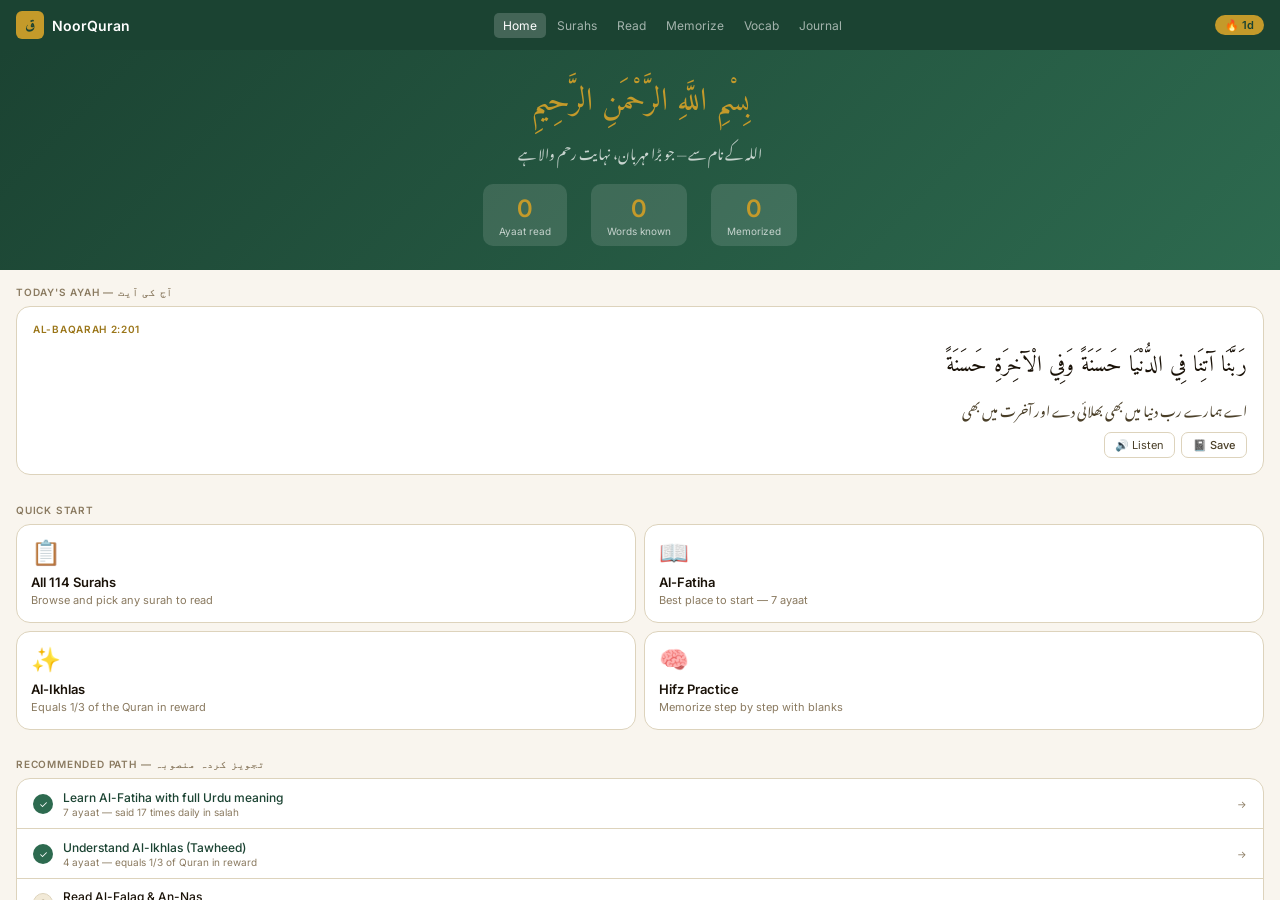
==== index.html @ baf283a7 "Add files via upload" ====
<!DOCTYPE html>
<html lang="ur">
<head>
<meta charset="UTF-8">
<meta name="viewport" content="width=device-width, initial-scale=1.0">
<title>NoorQuran — قرآن سیکھیں</title>
<meta name="description" content="Read, understand and memorize the Quran with Urdu translation — NoorQuran app for Urdu speakers">
<link rel="icon" href="data:image/svg+xml,<svg xmlns='http://www.w3.org/2000/svg' viewBox='0 0 100 100'><rect width='100' height='100' rx='20' fill='%231b4332'/><text y='.9em' font-size='70' x='15' font-family='serif'>ق</text></svg>">
<link href="https://fonts.googleapis.com/css2?family=Amiri:wght@400;700&family=Noto+Nastaliq+Urdu:wght@400;600&family=Inter:wght@400;500;600&display=swap" rel="stylesheet">
<link rel="stylesheet" href="style.css">
</head>
<body>

<nav>
  <div class="logo">
    <div class="logo-icon">ق</div>
    NoorQuran
  </div>
  <div class="nav-tabs">
    <button class="nav-tab active" onclick="showPage('home')">Home</button>
    <button class="nav-tab" onclick="showPage('browse')">Surahs</button>
    <button class="nav-tab" onclick="showPage('read')">Read</button>
    <button class="nav-tab" onclick="showPage('memorize')">Memorize</button>
    <button class="nav-tab" onclick="showPage('vocab')">Vocab</button>
    <button class="nav-tab" onclick="showPage('journal')">Journal</button>
  </div>
  <div class="streak-badge">🔥 <span id="streak-num">1</span>d</div>
</nav>

<!-- HOME -->
<div id="page-home" class="page active">
  <div class="home-hero">
    <div class="hero-bismillah">بِسْمِ اللَّهِ الرَّحْمَنِ الرَّحِيمِ</div>
    <div class="hero-sub">اللہ کے نام سے — جو بڑا مہربان، نہایت رحم والا ہے</div>
    <div class="stat-row">
      <div class="stat-pill"><div class="stat-num" id="h-read">0</div><div class="stat-lbl">Ayaat read</div></div>
      <div class="stat-pill"><div class="stat-num" id="h-words">0</div><div class="stat-lbl">Words known</div></div>
      <div class="stat-pill"><div class="stat-num" id="h-mem">0</div><div class="stat-lbl">Memorized</div></div>
    </div>
  </div>
  <div class="home-scroll">
    <div class="section-label">Today's ayah — آج کی آیت</div>
    <div class="today-card" id="today-card">
      <div class="today-lbl">Loading...</div>
    </div>
    <div class="section-label">Quick start</div>
    <div class="card-grid">
      <div class="feature-card" onclick="showPage('browse')"><div class="fc-icon">📋</div><div class="fc-title">All 114 Surahs</div><div class="fc-desc">Browse and pick any surah to read</div></div>
      <div class="feature-card" onclick="openSurah(1)"><div class="fc-icon">📖</div><div class="fc-title">Al-Fatiha</div><div class="fc-desc">Best place to start — 7 ayaat</div></div>
      <div class="feature-card" onclick="openSurah(112)"><div class="fc-icon">✨</div><div class="fc-title">Al-Ikhlas</div><div class="fc-desc">Equals 1/3 of the Quran in reward</div></div>
      <div class="feature-card" onclick="showPage('memorize')"><div class="fc-icon">🧠</div><div class="fc-title">Hifz Practice</div><div class="fc-desc">Memorize step by step with blanks</div></div>
    </div>
    <div class="section-label">Recommended path — تجویز کردہ منصوبہ</div>
    <div style="padding:0 1rem 1.5rem">
      <div class="plan-list-wrap" id="plan-list"></div>
    </div>
  </div>
</div>

<!-- BROWSE -->
<div id="page-browse" class="page">
  <div class="browse-search-wrap">
    <input class="surah-search" id="surah-search" placeholder="Search surah by name or number — نام یا نمبر سے تلاش کریں" oninput="filterSurahs()">
  </div>
  <div class="surah-browser" id="surah-browser">
    <div class="loading"><div class="spinner"></div><span>Loading all 114 surahs...</span></div>
  </div>
</div>

<!-- READ -->
<div id="page-read" class="page">
  <div class="read-top">
    <select class="ctrl-select" id="read-surah-select" onchange="openSurah(this.value)">
      <option value="">Select a surah...</option>
    </select>
    <div class="mode-toggle">
      <button class="mode-btn active" onclick="setMode('both',this)">Ar+Ur</button>
      <button class="mode-btn" onclick="setMode('ar_en',this)">Ar+En</button>
      <button class="mode-btn" onclick="setMode('arabic',this)">Arabic</button>
    </div>
    <button class="audio-btn" id="recite-btn" onclick="reciteAll()" style="margin-left:auto">🔊 Recite all</button>
  </div>
  <div class="ayah-list-wrap" id="ayah-list-wrap">
    <div class="empty-state">
      <div style="font-size:2rem;margin-bottom:.5rem">📖</div>
      Select a surah above or from the Surahs tab to begin reading
    </div>
  </div>
</div>

<!-- MEMORIZE -->
<div id="page-memorize" class="page">
  <div class="mem-top">
    <select class="ctrl-select" id="mem-surah-select" onchange="loadMemorizeSurah()">
      <option value="">Select surah to memorize...</option>
    </select>
    <span class="mem-prog-label" id="mem-prog-label"></span>
  </div>
  <div class="prog-bar-wrap flat"><div class="prog-bar" id="mem-bar" style="width:0%"></div></div>
  <div class="mem-wrap" id="mem-content">
    <div class="empty-state">
      <div style="font-size:2rem;margin-bottom:.5rem">🧠</div>
      Select a surah above to begin hifz practice
    </div>
  </div>
</div>

<!-- VOCAB -->
<div id="page-vocab" class="page">
  <div class="vocab-filter-bar">
    <div id="vocab-filters"></div>
  </div>
  <div class="vocab-wrap" id="vocab-list"></div>
</div>

<!-- JOURNAL -->
<div id="page-journal" class="page">
  <div class="journal-wrap">
    <div class="journal-form">
      <div class="journal-form-title">Save an ayah that moved you — آج کی آیت یاد رکھیں</div>
      <input class="j-input" id="j-ref" placeholder="Reference e.g. Al-Fatiha 1:2">
      <input class="j-input j-ar" id="j-arabic" placeholder="Arabic text (paste here) — عربی متن یہاں چسپاں کریں">
      <textarea class="j-textarea" id="j-note" placeholder="Your reflection in English or Urdu — اردو یا انگریزی میں لکھیں..."></textarea>
      <button class="btn btn-gold" onclick="saveJournal()">Save reflection ✓</button>
    </div>
    <div id="journal-list"></div>
  </div>
</div>

<!-- WORD MODAL -->
<div class="modal-overlay" id="word-modal" onclick="if(event.target.id==='word-modal')closeWordModal()">
  <div class="modal">
    <button class="modal-close" onclick="closeWordModal()">✕</button>
    <h3>Word Meaning · لفظ کا مطلب</h3>
    <div class="modal-ar" id="modal-ar"></div>
    <div class="modal-ur" id="modal-ur"></div>
    <div class="modal-fact" id="modal-fact"></div>
  </div>
</div>

<script src="app.js"></script>
</body>
</html>
---- style.css ----
/* ─── RESET & BASE ─────────────────────────────────────────────────────────── */
*, *::before, *::after { box-sizing: border-box; margin: 0; padding: 0; }

:root {
  --ink:    #1a1208;
  --ink2:   #4a3f28;
  --ink3:   #8a7a60;
  --cream:  #f9f5ee;
  --cream2: #f2ead8;
  --cream3: #e8ddc4;
  --gold:   #c49a2a;
  --gold2:  #9a7518;
  --green:  #2d6a4f;
  --green2: #1b4332;
  --green-lt: #d8f3dc;
  --border: #ddd3bc;
  --shadow: 0 2px 12px rgba(0,0,0,0.07);
  --radius: 10px;
  --radius-lg: 14px;
}

html, body {
  height: 100%;
  font-family: 'Inter', sans-serif;
  background: var(--cream);
  color: var(--ink);
  overflow: hidden;
  display: flex;
  flex-direction: column;
}

/* ─── NAV ───────────────────────────────────────────────────────────────────── */
nav {
  background: var(--green2);
  padding: 0 1rem;
  display: flex;
  align-items: center;
  justify-content: space-between;
  height: 50px;
  flex-shrink: 0;
  z-index: 100;
}

.logo {
  color: #fff;
  font-size: 14px;
  font-weight: 600;
  display: flex;
  align-items: center;
  gap: 8px;
}

.logo-icon {
  width: 28px;
  height: 28px;
  background: var(--gold);
  border-radius: 6px;
  display: flex;
  align-items: center;
  justify-content: center;
  font-family: 'Amiri', serif;
  font-size: 15px;
  color: var(--green2);
}

.nav-tabs { display: flex; gap: 2px; }

.nav-tab {
  background: transparent;
  border: none;
  color: rgba(255,255,255,0.6);
  font-size: 12px;
  font-family: 'Inter', sans-serif;
  padding: 5px 9px;
  border-radius: 5px;
  cursor: pointer;
  transition: all 0.2s;
}
.nav-tab:hover { color: #fff; background: rgba(255,255,255,0.1); }
.nav-tab.active { color: #fff; background: rgba(255,255,255,0.18); }

.streak-badge {
  background: var(--gold);
  color: var(--green2);
  font-size: 11px;
  font-weight: 600;
  padding: 3px 10px;
  border-radius: 20px;
}

/* ─── PAGES ─────────────────────────────────────────────────────────────────── */
.page {
  display: none;
  flex: 1;
  overflow-y: auto;
  min-height: 0;
  flex-direction: column;
}
.page.active { display: flex; }

/* ─── LOADING ────────────────────────────────────────────────────────────────── */
.loading {
  display: flex;
  flex-direction: column;
  align-items: center;
  justify-content: center;
  flex: 1;
  gap: 12px;
  color: var(--ink3);
  padding: 3rem;
}

.spinner {
  width: 32px;
  height: 32px;
  border: 3px solid var(--border);
  border-top-color: var(--green);
  border-radius: 50%;
  animation: spin 0.8s linear infinite;
}
@keyframes spin { to { transform: rotate(360deg); } }

/* ─── HOME ───────────────────────────────────────────────────────────────────── */
.home-hero {
  background: linear-gradient(135deg, var(--green2), var(--green));
  padding: 1.5rem 1rem;
  text-align: center;
  color: #fff;
  flex-shrink: 0;
}

.hero-bismillah {
  font-family: 'Amiri', serif;
  font-size: 2rem;
  color: var(--gold);
  margin-bottom: 4px;
}

.hero-sub {
  font-family: 'Noto Nastaliq Urdu', serif;
  font-size: 0.85rem;
  opacity: 0.75;
  margin-bottom: 1rem;
  direction: rtl;
}

.stat-row { display: flex; justify-content: center; gap: 1.5rem; }

.stat-pill {
  background: rgba(255,255,255,0.12);
  border-radius: 10px;
  padding: 0.6rem 1rem;
  text-align: center;
}
.stat-num { font-size: 1.5rem; font-weight: 600; color: var(--gold); }
.stat-lbl { font-size: 10px; opacity: 0.7; margin-top: 2px; }

.home-scroll { flex: 1; overflow-y: auto; padding-bottom: 1rem; }

.section-label {
  font-size: 10px;
  font-weight: 600;
  letter-spacing: 0.08em;
  text-transform: uppercase;
  color: var(--ink3);
  padding: 1rem 1rem 0.5rem;
}

.card-grid {
  display: grid;
  grid-template-columns: 1fr 1fr;
  gap: 8px;
  padding: 0 1rem 0.8rem;
}

.feature-card {
  background: #fff;
  border: 0.5px solid var(--border);
  border-radius: var(--radius-lg);
  padding: 0.85rem;
  cursor: pointer;
  transition: all 0.2s;
}
.feature-card:hover { border-color: var(--gold); box-shadow: var(--shadow); }
.fc-icon { font-size: 1.5rem; margin-bottom: 0.4rem; }
.fc-title { font-size: 13px; font-weight: 600; color: var(--ink); margin-bottom: 3px; }
.fc-desc { font-size: 11px; color: var(--ink3); line-height: 1.4; }

.today-card {
  background: #fff;
  border: 0.5px solid var(--border);
  border-radius: var(--radius-lg);
  margin: 0 1rem 0.8rem;
  padding: 1rem;
}
.today-lbl { font-size: 10px; font-weight: 600; letter-spacing: 0.07em; text-transform: uppercase; color: var(--gold2); margin-bottom: 0.6rem; }
.today-ar { font-family: 'Amiri', serif; font-size: 1.4rem; direction: rtl; text-align: right; line-height: 1.9; color: var(--ink); margin-bottom: 0.4rem; }
.today-ur { font-family: 'Noto Nastaliq Urdu', serif; font-size: 0.85rem; direction: rtl; text-align: right; line-height: 2.1; color: var(--ink2); }

.plan-list-wrap {
  background: #fff;
  border: 0.5px solid var(--border);
  border-radius: var(--radius-lg);
  overflow: hidden;
}
.plan-item {
  padding: 0.65rem 1rem;
  border-bottom: 0.5px solid var(--border);
  display: flex;
  align-items: center;
  gap: 10px;
  cursor: pointer;
  transition: background 0.15s;
}
.plan-item:last-child { border-bottom: none; }
.plan-item:hover { background: var(--cream); }
.plan-dot {
  width: 20px;
  height: 20px;
  border-radius: 50%;
  display: flex;
  align-items: center;
  justify-content: center;
  font-size: 10px;
  flex-shrink: 0;
}
.plan-dot.done { background: var(--green); color: #fff; }
.plan-dot.todo { background: var(--cream2); border: 1px solid var(--border); color: var(--ink3); }
.plan-text { font-size: 12px; font-weight: 500; color: var(--ink); }
.plan-sub { font-size: 10px; color: var(--ink3); margin-top: 1px; }
.plan-arrow { font-size: 10px; color: var(--ink3); margin-left: auto; }

/* ─── BROWSE ─────────────────────────────────────────────────────────────────── */
.browse-search-wrap {
  padding: 0.8rem;
  background: #fff;
  border-bottom: 0.5px solid var(--border);
  flex-shrink: 0;
}

.surah-search {
  width: 100%;
  border: 0.5px solid var(--border);
  border-radius: var(--radius);
  padding: 8px 12px;
  font-size: 13px;
  font-family: 'Inter', sans-serif;
  outline: none;
  background: var(--cream);
  color: var(--ink);
  transition: border-color 0.2s;
}
.surah-search:focus { border-color: var(--green); }

.surah-browser { flex: 1; overflow-y: auto; padding: 0.8rem; }

.surah-item {
  background: #fff;
  border: 0.5px solid var(--border);
  border-radius: var(--radius);
  padding: 0.75rem 1rem;
  margin-bottom: 6px;
  display: flex;
  align-items: center;
  gap: 12px;
  cursor: pointer;
  transition: all 0.2s;
}
.surah-item:hover { border-color: var(--gold); box-shadow: var(--shadow); }
.surah-num {
  width: 32px;
  height: 32px;
  background: var(--cream2);
  border-radius: 8px;
  display: flex;
  align-items: center;
  justify-content: center;
  font-size: 12px;
  font-weight: 600;
  color: var(--ink2);
  flex-shrink: 0;
}
.surah-name-en { font-size: 13px; font-weight: 500; color: var(--ink); }
.surah-meta { font-size: 10px; color: var(--ink3); margin-top: 2px; }
.surah-ar { font-family: 'Amiri', serif; font-size: 1.1rem; color: var(--ink); direction: rtl; }

/* ─── READ ───────────────────────────────────────────────────────────────────── */
.read-top {
  background: #fff;
  border-bottom: 0.5px solid var(--border);
  padding: 0.6rem 1rem;
  display: flex;
  align-items: center;
  gap: 8px;
  flex-wrap: wrap;
  flex-shrink: 0;
}

.ctrl-select {
  border: 0.5px solid var(--border);
  background: var(--cream);
  border-radius: 8px;
  padding: 5px 8px;
  font-size: 12px;
  font-family: 'Inter', sans-serif;
  color: var(--ink);
  outline: none;
  cursor: pointer;
  max-width: 220px;
}

.mode-toggle { display: flex; gap: 2px; background: var(--cream2); border-radius: 7px; padding: 2px; }
.mode-btn {
  border: none;
  background: transparent;
  border-radius: 5px;
  padding: 4px 8px;
  font-size: 11px;
  font-family: 'Inter', sans-serif;
  cursor: pointer;
  color: var(--ink3);
  transition: all 0.2s;
  white-space: nowrap;
}
.mode-btn.active { background: #fff; color: var(--ink); box-shadow: 0 1px 3px rgba(0,0,0,0.08); }

.audio-btn {
  background: transparent;
  border: 0.5px solid var(--border);
  border-radius: 7px;
  padding: 4px 10px;
  font-size: 11px;
  font-family: 'Inter', sans-serif;
  cursor: pointer;
  color: var(--ink2);
  display: inline-flex;
  align-items: center;
  gap: 4px;
  transition: all 0.2s;
}
.audio-btn:hover { background: var(--green-lt); border-color: var(--green); color: var(--green2); }

.ayah-list-wrap { flex: 1; overflow-y: auto; padding: 0.8rem; }

.surah-header {
  text-align: center;
  padding: 0.9rem 0 1.2rem;
  background: #fff;
  border: 0.5px solid var(--border);
  border-radius: var(--radius-lg);
  margin-bottom: 10px;
}
.surah-header-ar { font-family: 'Amiri', serif; font-size: 1.3rem; color: var(--gold2); margin-bottom: 3px; }
.surah-header-en { font-size: 12px; color: var(--ink3); }
.surah-bismillah { font-family: 'Amiri', serif; font-size: 1.2rem; color: var(--ink3); margin-top: 0.4rem; }

.ayah-card {
  background: #fff;
  border: 0.5px solid var(--border);
  border-radius: var(--radius);
  padding: 1rem;
  margin-bottom: 8px;
  cursor: pointer;
  transition: all 0.2s;
}
.ayah-card:hover { border-color: var(--gold); }
.ayah-card.selected { border-color: var(--green); box-shadow: 0 0 0 2px rgba(45,106,79,0.1); }

.ayah-num {
  display: inline-flex;
  align-items: center;
  justify-content: center;
  width: 24px;
  height: 24px;
  border: 1px solid var(--border);
  border-radius: 50%;
  font-size: 10px;
  color: var(--ink3);
  float: left;
  margin-top: 6px;
  margin-right: 0;
}

.ayah-ar {
  font-family: 'Amiri', serif;
  font-size: 1.5rem;
  direction: rtl;
  text-align: right;
  line-height: 2;
  color: var(--ink);
  margin-bottom: 0.3rem;
}

.ayah-ur {
  font-family: 'Noto Nastaliq Urdu', serif;
  font-size: 0.85rem;
  direction: rtl;
  text-align: right;
  line-height: 2.2;
  color: var(--ink2);
  border-top: 0.5px solid var(--border);
  padding-top: 0.5rem;
  margin-top: 0.2rem;
}

.ayah-en {
  font-size: 13px;
  color: var(--ink2);
  line-height: 1.7;
  border-top: 0.5px solid var(--border);
  padding-top: 0.5rem;
  margin-top: 0.2rem;
  font-style: italic;
}

.ayah-actions {
  display: flex;
  gap: 5px;
  margin-top: 0.6rem;
  flex-wrap: wrap;
}

/* ─── BUTTONS ────────────────────────────────────────────────────────────────── */
.btn {
  display: inline-flex;
  align-items: center;
  gap: 4px;
  background: var(--green);
  color: #fff;
  border: none;
  border-radius: 7px;
  padding: 5px 11px;
  font-size: 11px;
  font-weight: 500;
  font-family: 'Inter', sans-serif;
  cursor: pointer;
  transition: all 0.2s;
}
.btn:hover { background: var(--green2); }
.btn-gold { background: var(--gold); color: var(--green2); }
.btn-gold:hover { background: var(--gold2); color: #fff; }
.btn-outline { background: transparent; border: 0.5px solid var(--border); color: var(--ink2); }
.btn-outline:hover { border-color: var(--gold); color: var(--gold2); }

/* ─── MEMORIZE ───────────────────────────────────────────────────────────────── */
.mem-top {
  background: #fff;
  border-bottom: 0.5px solid var(--border);
  padding: 0.6rem 1rem;
  display: flex;
  align-items: center;
  gap: 8px;
  flex-shrink: 0;
}
.mem-prog-label { font-size: 11px; color: var(--ink3); margin-left: auto; }

.prog-bar-wrap {
  background: var(--cream3);
  height: 6px;
  overflow: hidden;
}
.prog-bar-wrap.flat { border-radius: 0; margin: 0; }

.prog-bar {
  background: linear-gradient(90deg, var(--green), var(--gold));
  height: 100%;
  border-radius: 10px;
  transition: width 0.4s;
}

.mem-wrap { flex: 1; overflow-y: auto; padding: 0.8rem; }

.mem-card {
  background: #fff;
  border: 0.5px solid var(--border);
  border-radius: var(--radius-lg);
  padding: 1.2rem;
  margin-bottom: 10px;
}

.mem-card-alt { background: var(--cream); }

.mem-ayah-ar {
  font-family: 'Amiri', serif;
  font-size: 1.6rem;
  direction: rtl;
  text-align: center;
  line-height: 2;
  color: var(--ink);
  background: var(--cream);
  border-radius: 8px;
  padding: 0.8rem;
  margin-bottom: 0.8rem;
}

.mem-ayah-full {
  font-family: 'Amiri', serif;
  font-size: 1.4rem;
  direction: rtl;
  text-align: right;
  line-height: 2;
  color: var(--ink);
}

.fill-input {
  width: 100%;
  border: 1px solid var(--border);
  border-radius: 7px;
  padding: 7px 10px;
  font-size: 13px;
  font-family: 'Inter', sans-serif;
  outline: none;
  color: var(--ink);
  margin-bottom: 0.6rem;
  transition: border-color 0.2s;
}
.fill-input:focus { border-color: var(--green); }

.mem-answer-box {
  background: var(--green-lt);
  border-radius: 8px;
  padding: 0.6rem 0.9rem;
  margin-bottom: 0.6rem;
}
.mem-answer-label { font-size: 11px; color: var(--green2); font-weight: 500; margin-bottom: 3px; }
.mem-answer-text { font-family: 'Amiri', serif; font-size: 1.2rem; direction: rtl; color: var(--green2); }

.mem-ur {
  font-family: 'Noto Nastaliq Urdu', serif;
  font-size: 0.8rem;
  direction: rtl;
  text-align: right;
  color: var(--ink2);
  line-height: 2.1;
  margin-bottom: 0.8rem;
}

.mem-complete {
  text-align: center;
  padding: 2rem 1rem;
}
.mem-complete-icon { font-size: 3rem; margin-bottom: 0.8rem; }
.mem-complete-title { font-size: 16px; font-weight: 600; color: var(--green2); margin-bottom: 0.5rem; }
.mem-complete-score { font-size: 13px; color: var(--ink3); margin-bottom: 1rem; }

/* ─── VOCAB ──────────────────────────────────────────────────────────────────── */
.vocab-filter-bar {
  background: #fff;
  border-bottom: 0.5px solid var(--border);
  padding: 0.6rem 1rem;
  flex-shrink: 0;
  overflow-x: auto;
}
#vocab-filters { display: flex; gap: 5px; flex-wrap: nowrap; min-width: max-content; }

.filter-btn {
  border: 0.5px solid var(--border);
  border-radius: 20px;
  padding: 3px 10px;
  font-size: 11px;
  cursor: pointer;
  font-family: 'Inter', sans-serif;
  white-space: nowrap;
  transition: all 0.2s;
  background: #fff;
  color: var(--ink2);
}
.filter-btn.active { background: var(--green); color: #fff; border-color: var(--green); }

.vocab-wrap { flex: 1; overflow-y: auto; padding: 0.8rem; }

.vocab-card {
  background: #fff;
  border: 0.5px solid var(--border);
  border-radius: var(--radius);
  padding: 0.75rem 1rem;
  margin-bottom: 6px;
  display: flex;
  align-items: center;
  gap: 10px;
  cursor: pointer;
  transition: all 0.2s;
}
.vocab-card:hover { border-color: var(--gold); }
.vc-ar { font-family: 'Amiri', serif; font-size: 1.3rem; color: var(--ink); min-width: 70px; text-align: right; direction: rtl; }
.vc-body { flex: 1; }
.vc-ur { font-family: 'Noto Nastaliq Urdu', serif; font-size: 0.8rem; color: var(--ink2); direction: rtl; text-align: right; display: block; }
.vc-meta { font-size: 10px; color: var(--ink3); margin-top: 2px; }
.vc-badge { font-size: 10px; padding: 2px 8px; border-radius: 20px; font-weight: 500; flex-shrink: 0; }
.badge-known { background: var(--green-lt); color: var(--green2); }
.badge-learning { background: #fff3cd; color: #856404; }

/* ─── JOURNAL ────────────────────────────────────────────────────────────────── */
.journal-wrap { flex: 1; overflow-y: auto; padding: 0.8rem; }

.journal-form {
  background: #fff;
  border: 0.5px solid var(--border);
  border-radius: var(--radius-lg);
  padding: 1rem;
  margin-bottom: 0.8rem;
}
.journal-form-title { font-size: 12px; color: var(--ink2); font-weight: 500; margin-bottom: 0.5rem; }

.j-input {
  width: 100%;
  border: 0.5px solid var(--border);
  border-radius: 7px;
  padding: 6px 9px;
  font-size: 12px;
  font-family: 'Inter', sans-serif;
  outline: none;
  color: var(--ink);
  margin-bottom: 5px;
  transition: border-color 0.2s;
}
.j-input:focus { border-color: var(--green); }
.j-ar { direction: rtl; text-align: right; font-family: 'Amiri', serif; font-size: 1.1rem; }

.j-textarea {
  width: 100%;
  border: 0.5px solid var(--border);
  border-radius: 7px;
  padding: 7px 9px;
  font-size: 12px;
  font-family: 'Inter', sans-serif;
  resize: vertical;
  min-height: 65px;
  outline: none;
  color: var(--ink);
  margin-bottom: 7px;
  transition: border-color 0.2s;
}
.j-textarea:focus { border-color: var(--green); }

.journal-entry {
  background: #fff;
  border: 0.5px solid var(--border);
  border-radius: var(--radius);
  padding: 0.9rem;
  margin-bottom: 6px;
}
.je-header { display: flex; justify-content: space-between; margin-bottom: 0.3rem; align-items: center; }
.je-date { font-size: 10px; color: var(--ink3); }
.je-delete { background: transparent; border: none; color: var(--ink3); cursor: pointer; font-size: 12px; padding: 2px 4px; }
.je-delete:hover { color: #c0392b; }
.je-ar { font-family: 'Amiri', serif; font-size: 1.1rem; direction: rtl; text-align: right; color: var(--ink); margin-bottom: 0.3rem; }
.je-note { font-size: 12px; color: var(--ink2); line-height: 1.6; }

/* ─── MODAL ──────────────────────────────────────────────────────────────────── */
.modal-overlay {
  display: none;
  position: fixed;
  inset: 0;
  background: rgba(0,0,0,0.45);
  z-index: 200;
  align-items: center;
  justify-content: center;
  padding: 1rem;
}
.modal-overlay.open { display: flex; }

.modal {
  background: #fff;
  border-radius: var(--radius-lg);
  padding: 1.2rem;
  max-width: 380px;
  width: 100%;
  max-height: 80vh;
  overflow-y: auto;
}
.modal h3 { font-size: 15px; font-weight: 600; margin-bottom: 0.8rem; color: var(--ink); }
.modal-close { float: right; background: transparent; border: none; font-size: 16px; cursor: pointer; color: var(--ink3); }
.modal-ar { font-family: 'Amiri', serif; font-size: 1.8rem; color: var(--green2); text-align: right; direction: rtl; margin-bottom: 0.3rem; }
.modal-ur { font-family: 'Noto Nastaliq Urdu', serif; font-size: 0.85rem; color: var(--ink2); text-align: right; direction: rtl; line-height: 2; margin-bottom: 0.6rem; }
.modal-fact { font-size: 11px; color: var(--ink3); background: var(--cream); border-radius: 7px; padding: 7px 9px; line-height: 1.6; }

/* ─── UTILS ──────────────────────────────────────────────────────────────────── */
.empty-state {
  text-align: center;
  padding: 2.5rem 1rem;
  color: var(--ink3);
  font-size: 13px;
  line-height: 1.7;
  flex: 1;
  display: flex;
  flex-direction: column;
  align-items: center;
  justify-content: center;
}

/* ─── RESPONSIVE ─────────────────────────────────────────────────────────────── */
@media (max-width: 520px) {
  .nav-tab { font-size: 11px; padding: 4px 7px; }
  .hero-bismillah { font-size: 1.5rem; }
  .stat-row { gap: 0.8rem; }
  .stat-pill { padding: 0.5rem 0.7rem; }
}
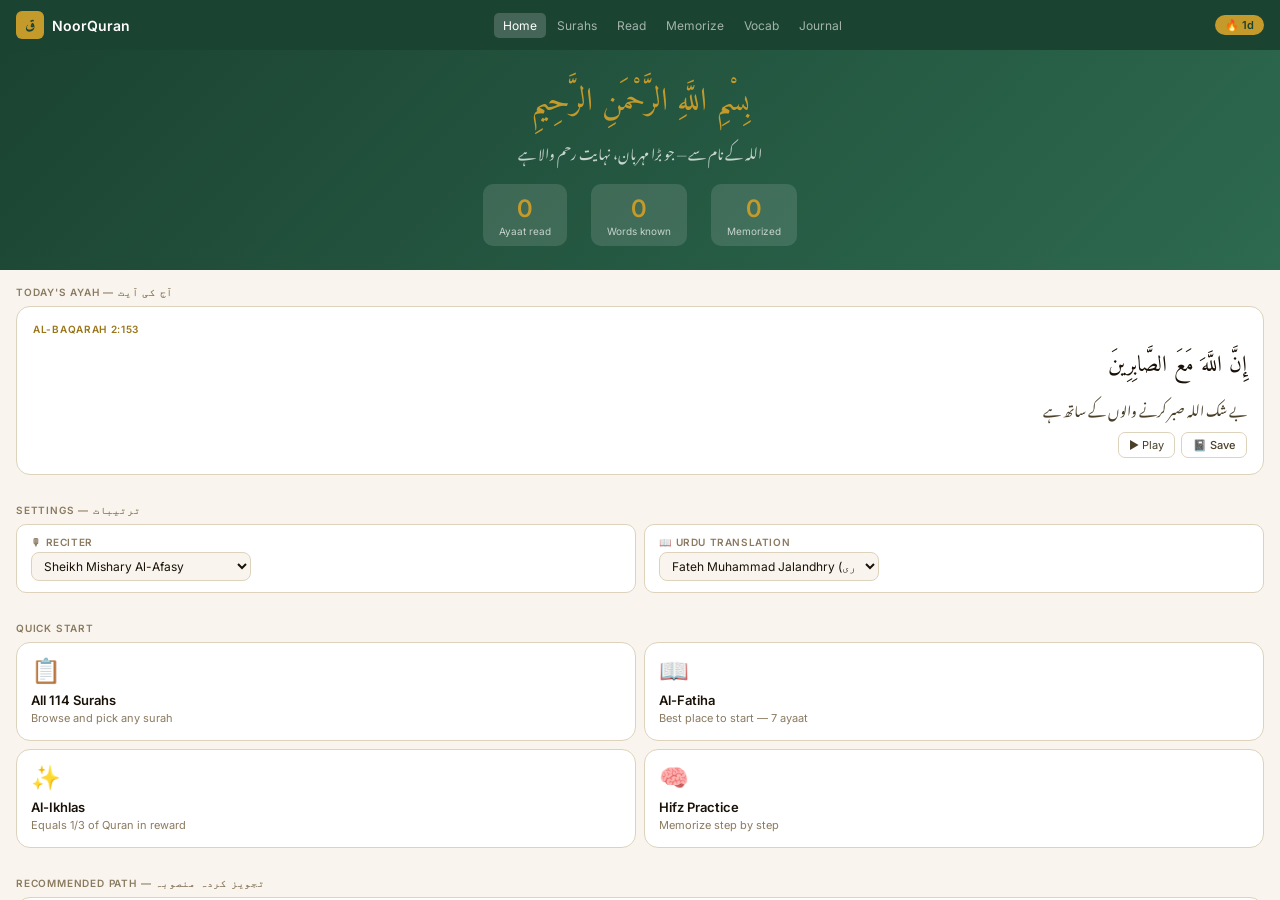
==== commit 5b122299: "Add files via upload" ====
--- a/index.html
+++ b/index.html
@@ -5,17 +5,25 @@
 <meta name="viewport" content="width=device-width, initial-scale=1.0">
 <title>NoorQuran — قرآن سیکھیں</title>
 <meta name="description" content="Read, understand and memorize the Quran with Urdu translation — NoorQuran app for Urdu speakers">
-<link rel="icon" href="data:image/svg+xml,<svg xmlns='http://www.w3.org/2000/svg' viewBox='0 0 100 100'><rect width='100' height='100' rx='20' fill='%231b4332'/><text y='.9em' font-size='70' x='15' font-family='serif'>ق</text></svg>">
+
+<!-- PWA -->
+<link rel="manifest" href="./manifest.json">
+<meta name="theme-color" content="#1b4332">
+<meta name="mobile-web-app-capable" content="yes">
+<meta name="apple-mobile-web-app-capable" content="yes">
+<meta name="apple-mobile-web-app-status-bar-style" content="black-translucent">
+<meta name="apple-mobile-web-app-title" content="NoorQuran">
+<link rel="icon" href="./icons/icon-192.png" type="image/png">
+<link rel="apple-touch-icon" href="./icons/icon-512.png">
+
+<!-- Fonts -->
 <link href="https://fonts.googleapis.com/css2?family=Amiri:wght@400;700&family=Noto+Nastaliq+Urdu:wght@400;600&family=Inter:wght@400;500;600&display=swap" rel="stylesheet">
 <link rel="stylesheet" href="style.css">
 </head>
 <body>
 
 <nav>
-  <div class="logo">
-    <div class="logo-icon">ق</div>
-    NoorQuran
-  </div>
+  <div class="logo"><div class="logo-icon">ق</div>NoorQuran</div>
   <div class="nav-tabs">
     <button class="nav-tab active" onclick="showPage('home')">Home</button>
     <button class="nav-tab" onclick="showPage('browse')">Surahs</button>
@@ -27,7 +35,7 @@
   <div class="streak-badge">🔥 <span id="streak-num">1</span>d</div>
 </nav>
 
-<!-- HOME -->
+<!-- ══════════════════════════════════ HOME ══════════════════════════════════ -->
 <div id="page-home" class="page active">
   <div class="home-hero">
     <div class="hero-bismillah">بِسْمِ اللَّهِ الرَّحْمَنِ الرَّحِيمِ</div>
@@ -40,16 +48,29 @@
   </div>
   <div class="home-scroll">
     <div class="section-label">Today's ayah — آج کی آیت</div>
-    <div class="today-card" id="today-card">
-      <div class="today-lbl">Loading...</div>
-    </div>
+    <div class="today-card" id="today-card"><div class="today-lbl">Loading...</div></div>
+
+    <!-- Settings panel -->
+    <div class="section-label">Settings — ترتیبات</div>
+    <div style="padding:0 1rem .8rem;display:grid;grid-template-columns:1fr 1fr;gap:8px">
+      <div class="setting-card">
+        <div class="setting-label">🎙 Reciter</div>
+        <select class="ctrl-select" id="reciter-select" style="width:100%;margin-top:4px"></select>
+      </div>
+      <div class="setting-card">
+        <div class="setting-label">📖 Urdu Translation</div>
+        <select class="ctrl-select" id="urdu-select" style="width:100%;margin-top:4px"></select>
+      </div>
+    </div>
+
     <div class="section-label">Quick start</div>
     <div class="card-grid">
-      <div class="feature-card" onclick="showPage('browse')"><div class="fc-icon">📋</div><div class="fc-title">All 114 Surahs</div><div class="fc-desc">Browse and pick any surah to read</div></div>
+      <div class="feature-card" onclick="showPage('browse')"><div class="fc-icon">📋</div><div class="fc-title">All 114 Surahs</div><div class="fc-desc">Browse and pick any surah</div></div>
       <div class="feature-card" onclick="openSurah(1)"><div class="fc-icon">📖</div><div class="fc-title">Al-Fatiha</div><div class="fc-desc">Best place to start — 7 ayaat</div></div>
-      <div class="feature-card" onclick="openSurah(112)"><div class="fc-icon">✨</div><div class="fc-title">Al-Ikhlas</div><div class="fc-desc">Equals 1/3 of the Quran in reward</div></div>
-      <div class="feature-card" onclick="showPage('memorize')"><div class="fc-icon">🧠</div><div class="fc-title">Hifz Practice</div><div class="fc-desc">Memorize step by step with blanks</div></div>
-    </div>
+      <div class="feature-card" onclick="openSurah(112)"><div class="fc-icon">✨</div><div class="fc-title">Al-Ikhlas</div><div class="fc-desc">Equals 1/3 of Quran in reward</div></div>
+      <div class="feature-card" onclick="showPage('memorize')"><div class="fc-icon">🧠</div><div class="fc-title">Hifz Practice</div><div class="fc-desc">Memorize step by step</div></div>
+    </div>
+
     <div class="section-label">Recommended path — تجویز کردہ منصوبہ</div>
     <div style="padding:0 1rem 1.5rem">
       <div class="plan-list-wrap" id="plan-list"></div>
@@ -57,28 +78,30 @@
   </div>
 </div>
 
-<!-- BROWSE -->
+<!-- ══════════════════════════════════ BROWSE ════════════════════════════════ -->
 <div id="page-browse" class="page">
   <div class="browse-search-wrap">
-    <input class="surah-search" id="surah-search" placeholder="Search surah by name or number — نام یا نمبر سے تلاش کریں" oninput="filterSurahs()">
+    <input class="surah-search" id="surah-search" placeholder="Search by name or number — نام یا نمبر سے تلاش کریں" oninput="filterSurahs()">
   </div>
   <div class="surah-browser" id="surah-browser">
     <div class="loading"><div class="spinner"></div><span>Loading all 114 surahs...</span></div>
   </div>
 </div>
 
-<!-- READ -->
+<!-- ══════════════════════════════════ READ ══════════════════════════════════ -->
 <div id="page-read" class="page">
   <div class="read-top">
     <select class="ctrl-select" id="read-surah-select" onchange="openSurah(this.value)">
       <option value="">Select a surah...</option>
     </select>
     <div class="mode-toggle">
-      <button class="mode-btn active" onclick="setMode('both',this)">Ar+Ur</button>
-      <button class="mode-btn" onclick="setMode('ar_en',this)">Ar+En</button>
-      <button class="mode-btn" onclick="setMode('arabic',this)">Arabic</button>
-    </div>
-    <button class="audio-btn" id="recite-btn" onclick="reciteAll()" style="margin-left:auto">🔊 Recite all</button>
+      <button class="mode-btn active" data-mode="both"       onclick="setMode('both',this)">Ar+Ur</button>
+      <button class="mode-btn"        data-mode="ar_en"      onclick="setMode('ar_en',this)">Ar+En</button>
+      <button class="mode-btn"        data-mode="indopak"    onclick="setMode('indopak',this)">Indo-Pak</button>
+      <button class="mode-btn"        data-mode="wordbyword" onclick="setMode('wordbyword',this)">Word×Word</button>
+      <button class="mode-btn"        data-mode="arabic"     onclick="setMode('arabic',this)">Arabic</button>
+    </div>
+    <button class="audio-btn" onclick="stopAudio()" style="margin-left:auto;flex-shrink:0">⏹ Stop</button>
   </div>
   <div class="ayah-list-wrap" id="ayah-list-wrap">
     <div class="empty-state">
@@ -88,7 +111,7 @@
   </div>
 </div>
 
-<!-- MEMORIZE -->
+<!-- ══════════════════════════════════ MEMORIZE ══════════════════════════════ -->
 <div id="page-memorize" class="page">
   <div class="mem-top">
     <select class="ctrl-select" id="mem-surah-select" onchange="loadMemorizeSurah()">
@@ -105,21 +128,19 @@
   </div>
 </div>
 
-<!-- VOCAB -->
+<!-- ══════════════════════════════════ VOCAB ═════════════════════════════════ -->
 <div id="page-vocab" class="page">
-  <div class="vocab-filter-bar">
-    <div id="vocab-filters"></div>
-  </div>
+  <div class="vocab-filter-bar"><div id="vocab-filters"></div></div>
   <div class="vocab-wrap" id="vocab-list"></div>
 </div>
 
-<!-- JOURNAL -->
+<!-- ══════════════════════════════════ JOURNAL ═══════════════════════════════ -->
 <div id="page-journal" class="page">
   <div class="journal-wrap">
     <div class="journal-form">
       <div class="journal-form-title">Save an ayah that moved you — آج کی آیت یاد رکھیں</div>
       <input class="j-input" id="j-ref" placeholder="Reference e.g. Al-Fatiha 1:2">
-      <input class="j-input j-ar" id="j-arabic" placeholder="Arabic text (paste here) — عربی متن یہاں چسپاں کریں">
+      <input class="j-input j-ar" id="j-arabic" placeholder="Arabic text — عربی متن یہاں چسپاں کریں">
       <textarea class="j-textarea" id="j-note" placeholder="Your reflection in English or Urdu — اردو یا انگریزی میں لکھیں..."></textarea>
       <button class="btn btn-gold" onclick="saveJournal()">Save reflection ✓</button>
     </div>
@@ -127,17 +148,67 @@
   </div>
 </div>
 
-<!-- WORD MODAL -->
+<!-- ══════════════════════════════════ MODAL ═════════════════════════════════ -->
 <div class="modal-overlay" id="word-modal" onclick="if(event.target.id==='word-modal')closeWordModal()">
   <div class="modal">
     <button class="modal-close" onclick="closeWordModal()">✕</button>
-    <h3>Word Meaning · لفظ کا مطلب</h3>
+    <h3>Translation · ترجمہ</h3>
     <div class="modal-ar" id="modal-ar"></div>
     <div class="modal-ur" id="modal-ur"></div>
     <div class="modal-fact" id="modal-fact"></div>
   </div>
 </div>
 
+<!-- ══════════════════════════════════ INSTALL BANNER ══════════════════════ -->
+<div id="install-banner" style="display:none;position:fixed;bottom:0;left:0;right:0;background:#1b4332;color:#fff;padding:.75rem 1rem;align-items:center;gap:10px;z-index:1000;box-shadow:0 -2px 12px rgba(0,0,0,.2)">
+  <div style="width:36px;height:36px;background:#c49a2a;border-radius:8px;display:flex;align-items:center;justify-content:center;font-family:'Amiri',serif;font-size:20px;flex-shrink:0">ق</div>
+  <div style="flex:1">
+    <div style="font-size:13px;font-weight:600">Install NoorQuran</div>
+    <div style="font-size:11px;opacity:.75">Add to home screen — use offline anytime</div>
+  </div>
+  <button onclick="installApp()" style="background:#c49a2a;color:#1b4332;border:none;border-radius:7px;padding:6px 14px;font-size:12px;font-weight:600;font-family:'Inter',sans-serif;cursor:pointer">Install</button>
+  <button onclick="dismissInstall()" style="background:transparent;border:none;color:rgba(255,255,255,.6);font-size:18px;cursor:pointer;padding:0 4px">✕</button>
+</div>
+
 <script src="app.js"></script>
+<script>
+// PWA Service Worker
+if ('serviceWorker' in navigator) {
+  window.addEventListener('load', () => {
+    navigator.serviceWorker.register('./sw.js')
+      .then(r => console.log('SW registered:', r.scope))
+      .catch(e => console.warn('SW failed:', e));
+  });
+}
+// Install prompt
+let deferredPrompt = null;
+window.addEventListener('beforeinstallprompt', e => {
+  e.preventDefault();
+  deferredPrompt = e;
+  if (!localStorage.getItem('nq_install_dismissed')) {
+    document.getElementById('install-banner').style.display = 'flex';
+  }
+});
+function installApp() {
+  if (!deferredPrompt) return;
+  deferredPrompt.prompt();
+  deferredPrompt.userChoice.then(() => {
+    deferredPrompt = null;
+    document.getElementById('install-banner').style.display = 'none';
+  });
+}
+function dismissInstall() {
+  document.getElementById('install-banner').style.display = 'none';
+  localStorage.setItem('nq_install_dismissed', '1');
+}
+window.addEventListener('appinstalled', () => {
+  document.getElementById('install-banner').style.display = 'none';
+});
+// Deep link shortcuts
+window.addEventListener('DOMContentLoaded', () => {
+  const page = new URLSearchParams(window.location.search).get('page');
+  if (page && ['read','memorize','vocab','journal','browse'].includes(page)) showPage(page);
+});
+</script>
 </body>
 </html>
--- a/style.css
+++ b/style.css
@@ -696,3 +696,86 @@
   .stat-row { gap: 0.8rem; }
   .stat-pill { padding: 0.5rem 0.7rem; }
 }
+
+/* ─── SETTINGS CARD ──────────────────────────────────────────────────────────── */
+.setting-card {
+  background: #fff;
+  border: 0.5px solid var(--border);
+  border-radius: var(--radius);
+  padding: .7rem .9rem;
+}
+.setting-label {
+  font-size: 10px;
+  font-weight: 600;
+  letter-spacing: .06em;
+  text-transform: uppercase;
+  color: var(--ink3);
+}
+
+/* ─── WORD-BY-WORD CHIPS ────────────────────────────────────────────────────── */
+.word-chips-wrap {
+  display: flex;
+  flex-wrap: wrap;
+  gap: 6px;
+  margin-top: .8rem;
+  direction: rtl;
+  padding: .6rem;
+  background: var(--cream);
+  border-radius: 8px;
+}
+
+.word-chip {
+  background: #fff;
+  border: 0.5px solid var(--border);
+  border-radius: 8px;
+  padding: 5px 9px;
+  text-align: center;
+  cursor: default;
+  min-width: 55px;
+  transition: border-color .2s;
+}
+.word-chip:hover { border-color: var(--gold); }
+
+.wc-arab {
+  font-family: 'Amiri', serif;
+  font-size: 1.15rem;
+  color: var(--ink);
+  display: block;
+  line-height: 1.6;
+  direction: rtl;
+}
+
+.wc-translit {
+  font-size: 9px;
+  color: var(--ink3);
+  display: block;
+  font-style: italic;
+  margin-top: 1px;
+  direction: ltr;
+}
+
+.wc-meaning {
+  font-family: 'Noto Nastaliq Urdu', serif;
+  font-size: 0.68rem;
+  color: var(--green2);
+  display: block;
+  direction: rtl;
+  margin-top: 2px;
+  font-weight: 600;
+}
+
+/* ─── PLAY BUTTON STATE ──────────────────────────────────────────────────────── */
+.play-btn.playing {
+  background: var(--gold2);
+  animation: pulse .9s ease-in-out infinite alternate;
+}
+@keyframes pulse { from { opacity: .75; } to { opacity: 1; } }
+
+/* ─── INDO-PAK MODE NOTE ────────────────────────────────────────────────────── */
+.indopak-note {
+  font-size: 10px;
+  color: var(--ink3);
+  text-align: center;
+  padding: .3rem;
+  font-style: italic;
+}
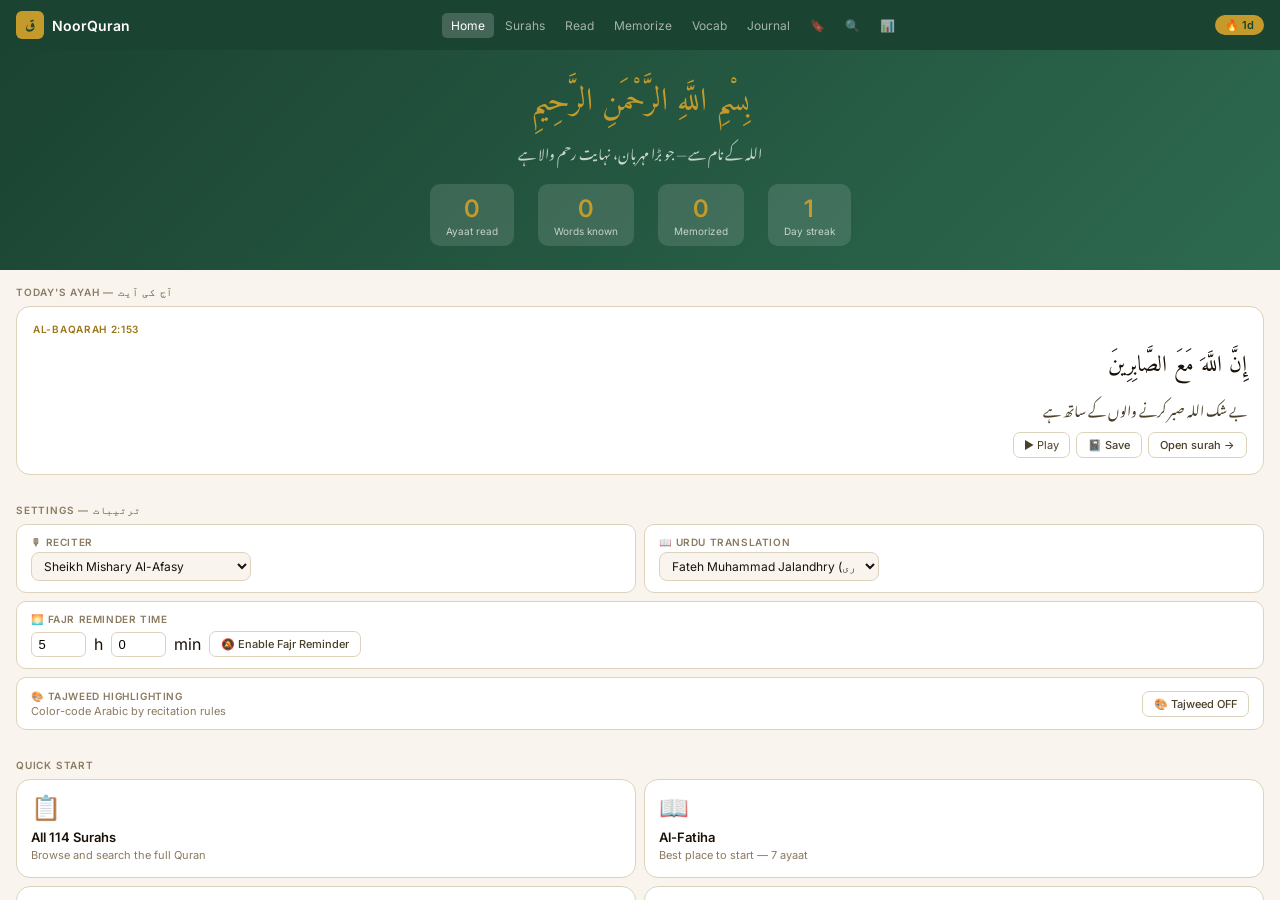
==== commit dcce38be: "Add files via upload" ====
--- a/index.html
+++ b/index.html
@@ -4,19 +4,15 @@
 <meta charset="UTF-8">
 <meta name="viewport" content="width=device-width, initial-scale=1.0">
 <title>NoorQuran — قرآن سیکھیں</title>
-<meta name="description" content="Read, understand and memorize the Quran with Urdu translation — NoorQuran app for Urdu speakers">
-
-<!-- PWA -->
-<link rel="manifest" href="./manifest.json">
+<meta name="description" content="Read, understand and memorize the Quran with Urdu translation">
+<link rel="manifest" href="manifest.json">
 <meta name="theme-color" content="#1b4332">
 <meta name="mobile-web-app-capable" content="yes">
 <meta name="apple-mobile-web-app-capable" content="yes">
 <meta name="apple-mobile-web-app-status-bar-style" content="black-translucent">
 <meta name="apple-mobile-web-app-title" content="NoorQuran">
-<link rel="icon" href="./icons/icon-192.png" type="image/png">
-<link rel="apple-touch-icon" href="./icons/icon-512.png">
-
-<!-- Fonts -->
+<link rel="icon" href="icons/icon-192.png" type="image/png">
+<link rel="apple-touch-icon" href="icons/icon-512.png">
 <link href="https://fonts.googleapis.com/css2?family=Amiri:wght@400;700&family=Noto+Nastaliq+Urdu:wght@400;600&family=Inter:wght@400;500;600&display=swap" rel="stylesheet">
 <link rel="stylesheet" href="style.css">
 </head>
@@ -24,18 +20,21 @@
 
 <nav>
   <div class="logo"><div class="logo-icon">ق</div>NoorQuran</div>
-  <div class="nav-tabs">
+  <div class="nav-tabs" id="nav-tabs">
     <button class="nav-tab active" onclick="showPage('home')">Home</button>
     <button class="nav-tab" onclick="showPage('browse')">Surahs</button>
     <button class="nav-tab" onclick="showPage('read')">Read</button>
     <button class="nav-tab" onclick="showPage('memorize')">Memorize</button>
     <button class="nav-tab" onclick="showPage('vocab')">Vocab</button>
     <button class="nav-tab" onclick="showPage('journal')">Journal</button>
-  </div>
-  <div class="streak-badge">🔥 <span id="streak-num">1</span>d</div>
+    <button class="nav-tab" onclick="showPage('bookmarks')">🔖</button>
+    <button class="nav-tab" onclick="showPage('search')">🔍</button>
+    <button class="nav-tab" onclick="showPage('progress')">📊</button>
+  </div>
+  <div class="streak-badge">🔥 <span id="streak-num">0</span>d</div>
 </nav>
 
-<!-- ══════════════════════════════════ HOME ══════════════════════════════════ -->
+<!-- ══ HOME ══════════════════════════════════════════════════════════════════ -->
 <div id="page-home" class="page active">
   <div class="home-hero">
     <div class="hero-bismillah">بِسْمِ اللَّهِ الرَّحْمَنِ الرَّحِيمِ</div>
@@ -44,13 +43,13 @@
       <div class="stat-pill"><div class="stat-num" id="h-read">0</div><div class="stat-lbl">Ayaat read</div></div>
       <div class="stat-pill"><div class="stat-num" id="h-words">0</div><div class="stat-lbl">Words known</div></div>
       <div class="stat-pill"><div class="stat-num" id="h-mem">0</div><div class="stat-lbl">Memorized</div></div>
+      <div class="stat-pill"><div class="stat-num" id="h-streak">0</div><div class="stat-lbl">Day streak</div></div>
     </div>
   </div>
   <div class="home-scroll">
     <div class="section-label">Today's ayah — آج کی آیت</div>
     <div class="today-card" id="today-card"><div class="today-lbl">Loading...</div></div>
 
-    <!-- Settings panel -->
     <div class="section-label">Settings — ترتیبات</div>
     <div style="padding:0 1rem .8rem;display:grid;grid-template-columns:1fr 1fr;gap:8px">
       <div class="setting-card">
@@ -61,24 +60,37 @@
         <div class="setting-label">📖 Urdu Translation</div>
         <select class="ctrl-select" id="urdu-select" style="width:100%;margin-top:4px"></select>
       </div>
+      <div class="setting-card" style="grid-column:1/-1">
+        <div class="setting-label" style="margin-bottom:6px">🌅 Fajr Reminder Time</div>
+        <div style="display:flex;align-items:center;gap:8px;flex-wrap:wrap">
+          <input type="number" id="fajr-hour" min="3" max="7" style="width:55px;border:.5px solid var(--border);border-radius:6px;padding:4px 6px;font-size:13px;outline:none"> h
+          <input type="number" id="fajr-min"  min="0" max="59" style="width:55px;border:.5px solid var(--border);border-radius:6px;padding:4px 6px;font-size:13px;outline:none"> min
+          <button id="notif-btn" class="btn btn-outline" style="font-size:11px" onclick="requestNotificationPermission()">🔕 Enable Fajr Reminder</button>
+        </div>
+      </div>
+      <div class="setting-card" style="grid-column:1/-1;display:flex;align-items:center;justify-content:space-between">
+        <div>
+          <div class="setting-label">🎨 Tajweed Highlighting</div>
+          <div style="font-size:11px;color:var(--ink3);margin-top:2px">Color-code Arabic by recitation rules</div>
+        </div>
+        <button id="tajweed-btn" class="btn btn-outline" onclick="toggleTajweed()" style="font-size:11px;flex-shrink:0">🎨 Tajweed OFF</button>
+      </div>
     </div>
 
     <div class="section-label">Quick start</div>
     <div class="card-grid">
-      <div class="feature-card" onclick="showPage('browse')"><div class="fc-icon">📋</div><div class="fc-title">All 114 Surahs</div><div class="fc-desc">Browse and pick any surah</div></div>
+      <div class="feature-card" onclick="showPage('browse')"><div class="fc-icon">📋</div><div class="fc-title">All 114 Surahs</div><div class="fc-desc">Browse and search the full Quran</div></div>
       <div class="feature-card" onclick="openSurah(1)"><div class="fc-icon">📖</div><div class="fc-title">Al-Fatiha</div><div class="fc-desc">Best place to start — 7 ayaat</div></div>
-      <div class="feature-card" onclick="openSurah(112)"><div class="fc-icon">✨</div><div class="fc-title">Al-Ikhlas</div><div class="fc-desc">Equals 1/3 of Quran in reward</div></div>
-      <div class="feature-card" onclick="showPage('memorize')"><div class="fc-icon">🧠</div><div class="fc-title">Hifz Practice</div><div class="fc-desc">Memorize step by step</div></div>
-    </div>
-
-    <div class="section-label">Recommended path — تجویز کردہ منصوبہ</div>
-    <div style="padding:0 1rem 1.5rem">
-      <div class="plan-list-wrap" id="plan-list"></div>
-    </div>
-  </div>
-</div>
-
-<!-- ══════════════════════════════════ BROWSE ════════════════════════════════ -->
+      <div class="feature-card" onclick="showPage('search')"><div class="fc-icon">🔍</div><div class="fc-title">Search Quran</div><div class="fc-desc">Find any word in Arabic or Urdu</div></div>
+      <div class="feature-card" onclick="showPage('progress')"><div class="fc-icon">📊</div><div class="fc-title">My Progress</div><div class="fc-desc">Surah completion badges</div></div>
+    </div>
+
+    <div class="section-label">Recommended path</div>
+    <div style="padding:0 1rem 1.5rem"><div class="plan-list-wrap" id="plan-list"></div></div>
+  </div>
+</div>
+
+<!-- ══ BROWSE ════════════════════════════════════════════════════════════════ -->
 <div id="page-browse" class="page">
   <div class="browse-search-wrap">
     <input class="surah-search" id="surah-search" placeholder="Search by name or number — نام یا نمبر سے تلاش کریں" oninput="filterSurahs()">
@@ -88,7 +100,7 @@
   </div>
 </div>
 
-<!-- ══════════════════════════════════ READ ══════════════════════════════════ -->
+<!-- ══ READ ══════════════════════════════════════════════════════════════════ -->
 <div id="page-read" class="page">
   <div class="read-top">
     <select class="ctrl-select" id="read-surah-select" onchange="openSurah(this.value)">
@@ -104,14 +116,11 @@
     <button class="audio-btn" onclick="stopAudio()" style="margin-left:auto;flex-shrink:0">⏹ Stop</button>
   </div>
   <div class="ayah-list-wrap" id="ayah-list-wrap">
-    <div class="empty-state">
-      <div style="font-size:2rem;margin-bottom:.5rem">📖</div>
-      Select a surah above or from the Surahs tab to begin reading
-    </div>
-  </div>
-</div>
-
-<!-- ══════════════════════════════════ MEMORIZE ══════════════════════════════ -->
+    <div class="empty-state"><div style="font-size:2rem;margin-bottom:.5rem">📖</div>Select a surah to begin reading</div>
+  </div>
+</div>
+
+<!-- ══ MEMORIZE ══════════════════════════════════════════════════════════════ -->
 <div id="page-memorize" class="page">
   <div class="mem-top">
     <select class="ctrl-select" id="mem-surah-select" onchange="loadMemorizeSurah()">
@@ -121,34 +130,67 @@
   </div>
   <div class="prog-bar-wrap flat"><div class="prog-bar" id="mem-bar" style="width:0%"></div></div>
   <div class="mem-wrap" id="mem-content">
-    <div class="empty-state">
-      <div style="font-size:2rem;margin-bottom:.5rem">🧠</div>
-      Select a surah above to begin hifz practice
-    </div>
-  </div>
-</div>
-
-<!-- ══════════════════════════════════ VOCAB ═════════════════════════════════ -->
+    <div class="empty-state"><div style="font-size:2rem;margin-bottom:.5rem">🧠</div>Select a surah above to begin hifz practice</div>
+  </div>
+</div>
+
+<!-- ══ VOCAB ═════════════════════════════════════════════════════════════════ -->
 <div id="page-vocab" class="page">
   <div class="vocab-filter-bar"><div id="vocab-filters"></div></div>
   <div class="vocab-wrap" id="vocab-list"></div>
 </div>
 
-<!-- ══════════════════════════════════ JOURNAL ═══════════════════════════════ -->
+<!-- ══ JOURNAL ═══════════════════════════════════════════════════════════════ -->
 <div id="page-journal" class="page">
   <div class="journal-wrap">
     <div class="journal-form">
       <div class="journal-form-title">Save an ayah that moved you — آج کی آیت یاد رکھیں</div>
       <input class="j-input" id="j-ref" placeholder="Reference e.g. Al-Fatiha 1:2">
       <input class="j-input j-ar" id="j-arabic" placeholder="Arabic text — عربی متن یہاں چسپاں کریں">
-      <textarea class="j-textarea" id="j-note" placeholder="Your reflection in English or Urdu — اردو یا انگریزی میں لکھیں..."></textarea>
+      <textarea class="j-textarea" id="j-note" placeholder="Your reflection in English or Urdu..."></textarea>
       <button class="btn btn-gold" onclick="saveJournal()">Save reflection ✓</button>
     </div>
     <div id="journal-list"></div>
   </div>
 </div>
 
-<!-- ══════════════════════════════════ MODAL ═════════════════════════════════ -->
+<!-- ══ BOOKMARKS ══════════════════════════════════════════════════════════════ -->
+<div id="page-bookmarks" class="page">
+  <div style="padding:.8rem 1rem .4rem;background:#fff;border-bottom:.5px solid var(--border);flex-shrink:0">
+    <div style="font-size:14px;font-weight:600;color:var(--ink)">🔖 Bookmarks — محفوظ آیات</div>
+    <div style="font-size:11px;color:var(--ink3);margin-top:2px">Tap 🏷 on any ayah while reading to bookmark it</div>
+  </div>
+  <div class="journal-wrap" id="bookmarks-list">
+    <div class="empty-state"><div style="font-size:2rem;margin-bottom:.5rem">🔖</div>No bookmarks yet.<br>Tap 🏷 on any ayah to save it here.</div>
+  </div>
+</div>
+
+<!-- ══ SEARCH ════════════════════════════════════════════════════════════════ -->
+<div id="page-search" class="page">
+  <div style="padding:.8rem;background:#fff;border-bottom:.5px solid var(--border);flex-shrink:0">
+    <div style="display:flex;gap:6px">
+      <input class="surah-search" id="search-input" placeholder="Search in Arabic or Urdu — عربی یا اردو میں تلاش کریں"
+        onkeydown="if(event.key==='Enter')doSearch()" style="margin-bottom:0;flex:1">
+      <button class="btn" onclick="doSearch()" style="flex-shrink:0">Search</button>
+    </div>
+    <div style="font-size:11px;color:var(--ink3);margin-top:5px" id="search-count"></div>
+  </div>
+  <div class="journal-wrap" id="search-results">
+    <div class="empty-state"><div style="font-size:2rem;margin-bottom:.5rem">🔍</div>Search any word across all 114 surahs<br>in Arabic or Urdu</div>
+  </div>
+</div>
+
+<!-- ══ PROGRESS ═══════════════════════════════════════════════════════════════ -->
+<div id="page-progress" class="page">
+  <div style="padding:.8rem 1rem .4rem;background:#fff;border-bottom:.5px solid var(--border);flex-shrink:0">
+    <div style="font-size:14px;font-weight:600;color:var(--ink)">📊 My Progress — میری پیش رفت</div>
+  </div>
+  <div class="mem-wrap" id="progress-content">
+    <div class="empty-state">Open a surah and mark it as studied or memorized to track your progress.</div>
+  </div>
+</div>
+
+<!-- ══ MODAL ══════════════════════════════════════════════════════════════════ -->
 <div class="modal-overlay" id="word-modal" onclick="if(event.target.id==='word-modal')closeWordModal()">
   <div class="modal">
     <button class="modal-close" onclick="closeWordModal()">✕</button>
@@ -159,56 +201,43 @@
   </div>
 </div>
 
-<!-- ══════════════════════════════════ INSTALL BANNER ══════════════════════ -->
+<!-- ══ INSTALL BANNER ═════════════════════════════════════════════════════════ -->
 <div id="install-banner" style="display:none;position:fixed;bottom:0;left:0;right:0;background:#1b4332;color:#fff;padding:.75rem 1rem;align-items:center;gap:10px;z-index:1000;box-shadow:0 -2px 12px rgba(0,0,0,.2)">
   <div style="width:36px;height:36px;background:#c49a2a;border-radius:8px;display:flex;align-items:center;justify-content:center;font-family:'Amiri',serif;font-size:20px;flex-shrink:0">ق</div>
-  <div style="flex:1">
-    <div style="font-size:13px;font-weight:600">Install NoorQuran</div>
-    <div style="font-size:11px;opacity:.75">Add to home screen — use offline anytime</div>
-  </div>
+  <div style="flex:1"><div style="font-size:13px;font-weight:600">Install NoorQuran</div><div style="font-size:11px;opacity:.75">Add to home screen — use offline anytime</div></div>
   <button onclick="installApp()" style="background:#c49a2a;color:#1b4332;border:none;border-radius:7px;padding:6px 14px;font-size:12px;font-weight:600;font-family:'Inter',sans-serif;cursor:pointer">Install</button>
   <button onclick="dismissInstall()" style="background:transparent;border:none;color:rgba(255,255,255,.6);font-size:18px;cursor:pointer;padding:0 4px">✕</button>
 </div>
 
+<!-- FULLSCREEN READER OVERLAY -->
+<div id="reader-overlay"></div>
+
+<script src="tajweed.js"></script>
+<script src="reader.js"></script>
 <script src="app.js"></script>
 <script>
-// PWA Service Worker
 if ('serviceWorker' in navigator) {
   window.addEventListener('load', () => {
-    navigator.serviceWorker.register('./sw.js')
-      .then(r => console.log('SW registered:', r.scope))
-      .catch(e => console.warn('SW failed:', e));
+    // Use relative path — works for any GitHub Pages repo name
+    const swUrl = new URL('sw.js', window.location.href).href;
+    navigator.serviceWorker.register(swUrl, {
+      // Scope is the directory containing sw.js
+      scope: new URL('./', window.location.href).href
+    }).then(reg => {
+      console.log('NoorQuran SW registered, scope:', reg.scope);
+      // Check for updates on each load
+      reg.update();
+    }).catch(err => console.warn('SW registration failed:', err));
   });
 }
-// Install prompt
-let deferredPrompt = null;
-window.addEventListener('beforeinstallprompt', e => {
-  e.preventDefault();
-  deferredPrompt = e;
-  if (!localStorage.getItem('nq_install_dismissed')) {
-    document.getElementById('install-banner').style.display = 'flex';
-  }
+let deferredPrompt=null;
+window.addEventListener('beforeinstallprompt',e=>{
+  e.preventDefault(); deferredPrompt=e;
+  if(!localStorage.getItem('nq_install_dismissed')) document.getElementById('install-banner').style.display='flex';
 });
-function installApp() {
-  if (!deferredPrompt) return;
-  deferredPrompt.prompt();
-  deferredPrompt.userChoice.then(() => {
-    deferredPrompt = null;
-    document.getElementById('install-banner').style.display = 'none';
-  });
-}
-function dismissInstall() {
-  document.getElementById('install-banner').style.display = 'none';
-  localStorage.setItem('nq_install_dismissed', '1');
-}
-window.addEventListener('appinstalled', () => {
-  document.getElementById('install-banner').style.display = 'none';
-});
-// Deep link shortcuts
-window.addEventListener('DOMContentLoaded', () => {
-  const page = new URLSearchParams(window.location.search).get('page');
-  if (page && ['read','memorize','vocab','journal','browse'].includes(page)) showPage(page);
-});
+function installApp(){ if(!deferredPrompt) return; deferredPrompt.prompt(); deferredPrompt.userChoice.then(()=>{ deferredPrompt=null; document.getElementById('install-banner').style.display='none'; }); }
+function dismissInstall(){ document.getElementById('install-banner').style.display='none'; localStorage.setItem('nq_install_dismissed','1'); }
+window.addEventListener('appinstalled',()=>{ document.getElementById('install-banner').style.display='none'; });
 </script>
 </body>
 </html>
--- a/style.css
+++ b/style.css
@@ -779,3 +779,517 @@
   padding: .3rem;
   font-style: italic;
 }
+
+/* ─── NEW FEATURE STYLES ─────────────────────────────────────────────────── */
+
+/* Tajweed legend */
+.tajweed-legend {
+  display: flex;
+  flex-wrap: wrap;
+  gap: 5px;
+  justify-content: center;
+  margin-top: .7rem;
+  padding: 0 .5rem;
+}
+.tj-pill {
+  font-size: 11px;
+  font-weight: 600;
+  padding: 3px 8px;
+  border-radius: 20px;
+  display: flex;
+  flex-direction: column;
+  align-items: center;
+  gap: 1px;
+  cursor: default;
+}
+.tj-ur {
+  font-family: 'Noto Nastaliq Urdu', serif;
+  font-size: 9px;
+  font-weight: 400;
+  direction: rtl;
+}
+
+/* Bookmark button on ayah */
+.bookmark-btn {
+  background: transparent;
+  border: none;
+  font-size: 15px;
+  cursor: pointer;
+  opacity: 0.4;
+  padding: 2px 4px;
+  border-radius: 5px;
+  transition: all .2s;
+  flex-shrink: 0;
+}
+.bookmark-btn:hover { opacity: 1; }
+.bookmark-btn.active { opacity: 1; }
+
+/* Surah badges */
+.surah-badge {
+  display: inline-block;
+  font-size: 10px;
+  padding: 2px 7px;
+  border-radius: 20px;
+  font-weight: 600;
+  margin-left: 5px;
+  vertical-align: middle;
+}
+.badge-mem     { background: #fff0d6; color: #8a5e00; }
+.badge-studied { background: var(--green-lt); color: var(--green2); }
+
+/* Settings card */
+.setting-card {
+  background: #fff;
+  border: 0.5px solid var(--border);
+  border-radius: var(--radius);
+  padding: .7rem .9rem;
+}
+.setting-label {
+  font-size: 10px;
+  font-weight: 600;
+  letter-spacing: .06em;
+  text-transform: uppercase;
+  color: var(--ink3);
+}
+
+/* Word-by-word chips */
+.word-chips-wrap {
+  display: flex;
+  flex-wrap: wrap;
+  gap: 6px;
+  margin-top: .8rem;
+  direction: rtl;
+  padding: .6rem;
+  background: var(--cream);
+  border-radius: 8px;
+}
+.word-chip {
+  background: #fff;
+  border: 0.5px solid var(--border);
+  border-radius: 8px;
+  padding: 5px 9px;
+  text-align: center;
+  min-width: 52px;
+  transition: border-color .2s;
+}
+.word-chip:hover { border-color: var(--gold); }
+.wc-arab {
+  font-family: 'Amiri', serif;
+  font-size: 1.1rem;
+  color: var(--ink);
+  display: block;
+  line-height: 1.6;
+  direction: rtl;
+}
+.wc-translit {
+  font-size: 9px;
+  color: var(--ink3);
+  display: block;
+  font-style: italic;
+  margin-top: 1px;
+  direction: ltr;
+}
+.wc-meaning {
+  font-family: 'Noto Nastaliq Urdu', serif;
+  font-size: 0.65rem;
+  color: var(--green2);
+  display: block;
+  direction: rtl;
+  margin-top: 2px;
+  font-weight: 600;
+}
+
+/* Play button pulsing */
+.play-btn.playing {
+  background: var(--gold2);
+  animation: pulse .9s ease-in-out infinite alternate;
+}
+@keyframes pulse { from { opacity:.75; } to { opacity:1; } }
+
+/* Tajweed toggle active */
+.btn-outline.active {
+  background: var(--green-lt);
+  color: var(--green2);
+  border-color: var(--green);
+}
+
+/* Toast notification */
+.toast {
+  position: fixed;
+  bottom: 1.2rem;
+  left: 50%;
+  transform: translateX(-50%) translateY(60px);
+  background: #1b4332;
+  color: #fff;
+  padding: .5rem 1.1rem;
+  border-radius: 20px;
+  font-size: 13px;
+  font-weight: 500;
+  z-index: 2000;
+  opacity: 0;
+  transition: all .3s;
+  white-space: nowrap;
+  pointer-events: none;
+  box-shadow: 0 4px 16px rgba(0,0,0,.2);
+}
+.toast.show {
+  opacity: 1;
+  transform: translateX(-50%) translateY(0);
+}
+
+/* Search highlight */
+mark {
+  background: #fff3cd;
+  border-radius: 2px;
+  padding: 0 1px;
+}
+
+/* Responsive nav for many tabs */
+@media (max-width: 600px) {
+  .nav-tabs { gap: 0; overflow-x: auto; -webkit-overflow-scrolling: touch; }
+  .nav-tab  { font-size: 11px; padding: 4px 6px; flex-shrink: 0; }
+}
+
+/* ═══════════════════════════════════════════════════════════════════════════
+   FULLSCREEN SWIPE READER
+   ═══════════════════════════════════════════════════════════════════════════ */
+
+#reader-overlay {
+  display: none;
+  position: fixed;
+  inset: 0;
+  background: #0d1f17;
+  z-index: 500;
+  flex-direction: column;
+  align-items: stretch;
+}
+
+.reader-loading {
+  flex: 1;
+  display: flex;
+  flex-direction: column;
+  align-items: center;
+  justify-content: center;
+  gap: 12px;
+  color: rgba(255,255,255,.6);
+}
+
+.reader-wrap {
+  display: flex;
+  flex-direction: column;
+  height: 100%;
+  width: 100%;
+  max-width: 600px;
+  margin: 0 auto;
+}
+
+/* ── Top bar ── */
+.reader-topbar {
+  display: flex;
+  align-items: center;
+  justify-content: space-between;
+  padding: .6rem .9rem;
+  flex-shrink: 0;
+  background: rgba(255,255,255,.04);
+  border-bottom: .5px solid rgba(255,255,255,.06);
+}
+.reader-icon-btn {
+  background: rgba(255,255,255,.08);
+  border: none;
+  border-radius: 8px;
+  width: 34px;
+  height: 34px;
+  display: flex;
+  align-items: center;
+  justify-content: center;
+  font-size: 15px;
+  cursor: pointer;
+  color: rgba(255,255,255,.8);
+  transition: background .2s;
+}
+.reader-icon-btn:hover, .reader-icon-btn.gold { background: rgba(196,154,42,.25); color: #c49a2a; }
+.reader-surah-info { text-align: center; }
+.reader-surah-name { display: block; color: #fff; font-size: 13px; font-weight: 600; }
+.reader-ayah-pos   { display: block; color: rgba(255,255,255,.45); font-size: 11px; margin-top: 1px; }
+
+/* ── Surah progress bar ── */
+.reader-progress-track {
+  height: 3px;
+  background: rgba(255,255,255,.1);
+  flex-shrink: 0;
+}
+.reader-progress-fill {
+  height: 100%;
+  background: var(--gold);
+  transition: width .4s;
+}
+
+/* ── Challenge bar ── */
+.reader-challenge-bar {
+  display: flex;
+  align-items: center;
+  gap: 8px;
+  padding: .45rem .9rem;
+  background: rgba(196,154,42,.1);
+  border-bottom: .5px solid rgba(196,154,42,.2);
+  flex-shrink: 0;
+}
+.challenge-info   { display: flex; align-items: center; gap: 5px; flex-shrink: 0; }
+.challenge-icon   { font-size: 14px; }
+#challenge-label  { font-size: 11px; font-weight: 600; color: #c49a2a; white-space: nowrap; }
+.challenge-timer-wrap { flex: 1; display: flex; align-items: center; gap: 6px; }
+.challenge-prog-track {
+  flex: 1;
+  height: 5px;
+  background: rgba(255,255,255,.1);
+  border-radius: 10px;
+  overflow: hidden;
+}
+.challenge-prog-fill {
+  height: 100%;
+  background: var(--gold);
+  border-radius: 10px;
+  transition: width 1s linear;
+}
+.challenge-time { font-size: 12px; color: rgba(255,255,255,.6); font-variant-numeric: tabular-nums; }
+.challenge-pts  { font-size: 12px; font-weight: 700; color: #c49a2a; flex-shrink: 0; }
+
+/* ── Ayah card ── */
+.reader-card-wrap {
+  flex: 1;
+  display: flex;
+  flex-direction: column;
+  align-items: center;
+  justify-content: center;
+  padding: 1rem .9rem;
+  overflow: hidden;
+  position: relative;
+}
+
+.reader-card {
+  width: 100%;
+  max-height: 100%;
+  overflow-y: auto;
+  display: flex;
+  flex-direction: column;
+  align-items: center;
+  gap: 1rem;
+  padding: .5rem 0;
+}
+
+.reader-ayah-badge {
+  width: 38px;
+  height: 38px;
+  border: 1.5px solid rgba(196,154,42,.5);
+  border-radius: 50%;
+  display: flex;
+  align-items: center;
+  justify-content: center;
+  flex-shrink: 0;
+}
+.reader-ayah-ar-num {
+  font-family: 'Amiri', serif;
+  font-size: 13px;
+  color: #c49a2a;
+}
+
+.reader-arabic {
+  font-family: 'Amiri', serif;
+  font-size: clamp(1.6rem, 5vw, 2.4rem);
+  direction: rtl;
+  text-align: center;
+  line-height: 2.1;
+  color: #fff;
+  width: 100%;
+}
+
+.reader-translation {
+  width: 100%;
+  border-top: .5px solid rgba(255,255,255,.08);
+  padding-top: .8rem;
+  display: flex;
+  flex-direction: column;
+  gap: .6rem;
+}
+
+.reader-urdu {
+  font-family: 'Noto Nastaliq Urdu', serif;
+  font-size: 1rem;
+  direction: rtl;
+  text-align: right;
+  line-height: 2.3;
+  color: rgba(255,255,255,.82);
+}
+.reader-english {
+  font-size: 13px;
+  color: rgba(255,255,255,.5);
+  line-height: 1.7;
+  font-style: italic;
+  text-align: left;
+}
+
+/* Swipe hint */
+.swipe-hint {
+  position: absolute;
+  bottom: 8px;
+  left: 0; right: 0;
+  display: flex;
+  justify-content: space-between;
+  padding: 0 1.5rem;
+  font-size: 11px;
+  color: rgba(255,255,255,.25);
+  pointer-events: none;
+  transition: opacity .5s;
+}
+
+/* ── Bottom bar ── */
+.reader-bottombar {
+  display: flex;
+  align-items: center;
+  justify-content: space-between;
+  padding: .7rem .9rem;
+  background: rgba(255,255,255,.04);
+  border-top: .5px solid rgba(255,255,255,.06);
+  flex-shrink: 0;
+}
+.reader-nav-btn {
+  background: rgba(255,255,255,.08);
+  border: none;
+  border-radius: 10px;
+  padding: 8px 16px;
+  font-size: 13px;
+  font-weight: 600;
+  font-family: 'Inter', sans-serif;
+  color: rgba(255,255,255,.8);
+  cursor: pointer;
+  transition: all .2s;
+}
+.reader-nav-btn:hover:not(:disabled) { background: rgba(196,154,42,.2); color: #c49a2a; }
+.reader-nav-btn:disabled { opacity: .3; cursor: default; }
+
+.reader-play-btn {
+  width: 48px;
+  height: 48px;
+  border-radius: 50%;
+  background: var(--gold);
+  border: none;
+  font-size: 18px;
+  cursor: pointer;
+  color: #1b4332;
+  display: flex;
+  align-items: center;
+  justify-content: center;
+  box-shadow: 0 3px 12px rgba(196,154,42,.4);
+  transition: all .2s;
+}
+.reader-play-btn:hover { transform: scale(1.07); }
+.reader-play-btn.playing { background: #fff; animation: pulse .9s ease-in-out infinite alternate; }
+
+.reader-ref {
+  font-size: 11px;
+  color: rgba(255,255,255,.45);
+  text-align: center;
+  direction: rtl;
+}
+
+/* ── Context bottom sheet ── */
+.context-overlay {
+  display: none;
+  position: absolute;
+  inset: 0;
+  background: rgba(0,0,0,.6);
+  z-index: 600;
+  align-items: flex-end;
+}
+.context-sheet {
+  background: var(--cream);
+  border-radius: 18px 18px 0 0;
+  width: 100%;
+  max-height: 82vh;
+  display: flex;
+  flex-direction: column;
+  animation: slideUp .3s ease;
+}
+@keyframes slideUp { from { transform: translateY(100%); } to { transform: translateY(0); } }
+
+.context-handle {
+  width: 36px;
+  height: 4px;
+  background: var(--border);
+  border-radius: 4px;
+  margin: .7rem auto .3rem;
+  flex-shrink: 0;
+}
+.context-content {
+  overflow-y: auto;
+  padding: .5rem 1.2rem 2rem;
+  flex: 1;
+}
+.context-ayah-ar {
+  font-family: 'Amiri', serif;
+  font-size: 1.5rem;
+  direction: rtl;
+  text-align: right;
+  line-height: 2;
+  color: var(--ink);
+  margin-bottom: .4rem;
+}
+.context-ayah-ur {
+  font-family: 'Noto Nastaliq Urdu', serif;
+  font-size: .9rem;
+  direction: rtl;
+  text-align: right;
+  line-height: 2.2;
+  color: var(--ink2);
+  margin-bottom: .3rem;
+}
+.context-ref     { font-size: 11px; color: var(--ink3); margin-bottom: .5rem; }
+.context-divider { border: none; border-top: .5px solid var(--border); margin: .7rem 0; }
+.context-key-lesson {
+  background: linear-gradient(135deg, #1b4332, #2d6a4f);
+  color: #fff;
+  font-size: 13px;
+  font-weight: 600;
+  padding: .7rem 1rem;
+  border-radius: 10px;
+  margin-bottom: .8rem;
+  text-align: center;
+}
+.context-section { margin-bottom: .8rem; }
+.context-section-title {
+  font-size: 11px;
+  font-weight: 600;
+  letter-spacing: .06em;
+  text-transform: uppercase;
+  color: var(--ink3);
+  margin-bottom: .3rem;
+}
+.context-section-body { font-size: 13px; color: var(--ink2); line-height: 1.7; }
+.context-theme-word {
+  display: flex;
+  flex-direction: column;
+  align-items: center;
+  background: var(--cream2);
+  border-radius: 10px;
+  padding: .8rem;
+  margin-top: .8rem;
+  text-align: center;
+}
+.context-theme-ar    { font-family: 'Amiri', serif; font-size: 2rem; color: var(--green2); }
+.context-theme-label { font-size: 12px; color: var(--ink3); margin-top: 4px; }
+
+/* ── Open Reader button on surah list ── */
+.open-reader-btn {
+  background: var(--gold);
+  color: var(--green2);
+  border: none;
+  border-radius: 8px;
+  padding: 5px 11px;
+  font-size: 11px;
+  font-weight: 600;
+  font-family: 'Inter', sans-serif;
+  cursor: pointer;
+  transition: all .2s;
+  flex-shrink: 0;
+}
+.open-reader-btn:hover { background: var(--gold2); color: #fff; }
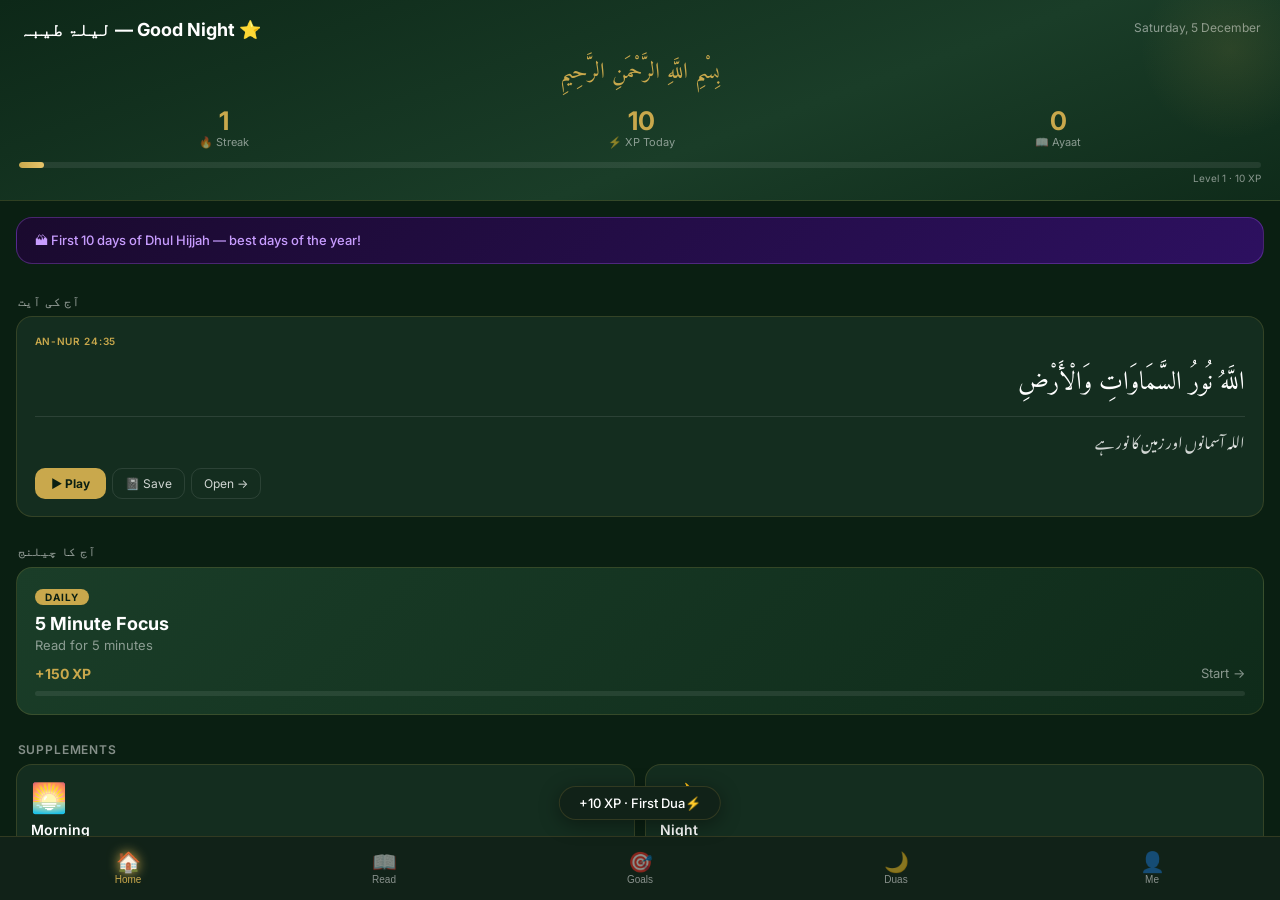
==== commit fe834726: "Add files via upload" ====
--- a/index.html
+++ b/index.html
@@ -2,242 +2,366 @@
 <html lang="ur">
 <head>
 <meta charset="UTF-8">
-<meta name="viewport" content="width=device-width, initial-scale=1.0">
+<meta name="viewport" content="width=device-width, initial-scale=1.0, viewport-fit=cover">
 <title>NoorQuran — قرآن سیکھیں</title>
 <meta name="description" content="Read, understand and memorize the Quran with Urdu translation">
 <link rel="manifest" href="manifest.json">
-<meta name="theme-color" content="#1b4332">
+<meta name="theme-color" content="#0d2818">
 <meta name="mobile-web-app-capable" content="yes">
 <meta name="apple-mobile-web-app-capable" content="yes">
 <meta name="apple-mobile-web-app-status-bar-style" content="black-translucent">
 <meta name="apple-mobile-web-app-title" content="NoorQuran">
-<link rel="icon" href="icons/icon-192.png" type="image/png">
+<link rel="icon" href="icons/icon-192.png">
 <link rel="apple-touch-icon" href="icons/icon-512.png">
-<link href="https://fonts.googleapis.com/css2?family=Amiri:wght@400;700&family=Noto+Nastaliq+Urdu:wght@400;600&family=Inter:wght@400;500;600&display=swap" rel="stylesheet">
-<link rel="stylesheet" href="style.css">
+<link href="https://fonts.googleapis.com/css2?family=Amiri:wght@400;700&family=Noto+Nastaliq+Urdu:wght@400;600&family=Inter:wght@300;400;500;600;700&display=swap" rel="stylesheet">
+<link rel="stylesheet" href="style.css?v=7">
 </head>
 <body>
 
-<nav>
-  <div class="logo"><div class="logo-icon">ق</div>NoorQuran</div>
-  <div class="nav-tabs" id="nav-tabs">
-    <button class="nav-tab active" onclick="showPage('home')">Home</button>
-    <button class="nav-tab" onclick="showPage('browse')">Surahs</button>
-    <button class="nav-tab" onclick="showPage('read')">Read</button>
-    <button class="nav-tab" onclick="showPage('memorize')">Memorize</button>
-    <button class="nav-tab" onclick="showPage('vocab')">Vocab</button>
-    <button class="nav-tab" onclick="showPage('journal')">Journal</button>
-    <button class="nav-tab" onclick="showPage('bookmarks')">🔖</button>
-    <button class="nav-tab" onclick="showPage('search')">🔍</button>
-    <button class="nav-tab" onclick="showPage('progress')">📊</button>
-  </div>
-  <div class="streak-badge">🔥 <span id="streak-num">0</span>d</div>
+<!-- ══ PAGES ═══════════════════════════════════════════════════════════ -->
+<div id="app">
+
+  <!-- HOME -->
+  <div id="page-home" class="page active">
+    <div class="home-scroll">
+      <!-- Hero -->
+      <div class="hero">
+        <div class="hero-top">
+          <div class="hero-greeting" id="hero-greeting">السلام علیکم 🌅</div>
+          <div class="hero-date" id="hero-date"></div>
+        </div>
+        <div class="hero-bismillah">بِسْمِ اللَّهِ الرَّحْمَنِ الرَّحِيمِ</div>
+        <div class="hero-stats">
+          <div class="hstat"><span class="hstat-num" id="hs-streak">0</span><span class="hstat-lbl">🔥 Streak</span></div>
+          <div class="hstat"><span class="hstat-num" id="hs-xp">0</span><span class="hstat-lbl">⚡ XP Today</span></div>
+          <div class="hstat"><span class="hstat-num" id="hs-ayaat">0</span><span class="hstat-lbl">📖 Ayaat</span></div>
+        </div>
+        <!-- XP bar -->
+        <div class="xp-bar-wrap">
+          <div class="xp-bar-fill" id="xp-bar"></div>
+        </div>
+        <div class="xp-label" id="xp-label">Level 1 — 0 / 500 XP</div>
+      </div>
+
+      <!-- Special occasion banner -->
+      <div id="occasion-banner" class="occasion-banner" style="display:none"></div>
+
+      <!-- Daily ayah -->
+      <div class="section-title">آج کی آیت</div>
+      <div class="ayah-hero-card" id="daily-ayah-card">
+        <div class="ahc-ref" id="dac-ref"></div>
+        <div class="ahc-arabic" id="dac-arabic"></div>
+        <div class="ahc-urdu" id="dac-urdu"></div>
+        <div class="ahc-actions">
+          <button class="gold-btn" id="dac-play">▶ Play</button>
+          <button class="outline-btn" onclick="addToJournal(dailyAyah.ar, dailyAyah.ref)">📓 Save</button>
+          <button class="outline-btn" onclick="openSurahReader(dailyAyah.s, dailyAyah.a-1)">Open →</button>
+        </div>
+      </div>
+
+      <!-- Today's challenge -->
+      <div class="section-title">آج کا چیلنج</div>
+      <div id="daily-challenge-card" class="challenge-hero-card" onclick="startChallenge('daily')">
+        <div class="chc-badge">DAILY</div>
+        <div class="chc-title" id="chc-title">5 Minute Quran</div>
+        <div class="chc-desc" id="chc-desc">Read for 5 minutes and earn 150 XP</div>
+        <div class="chc-meta">
+          <span class="chc-xp">+150 XP</span>
+          <span class="chc-arrow">Start →</span>
+        </div>
+        <div class="chc-prog-wrap"><div class="chc-prog-fill" id="chc-home-prog" style="width:0%"></div></div>
+      </div>
+
+      <!-- Quick challenges -->
+      <div class="section-title">Supplements</div>
+      <div class="supplement-grid">
+        <div class="supp-card" onclick="openSupplement('morning')">
+          <div class="supp-icon">🌅</div>
+          <div class="supp-name">Morning</div>
+          <div class="supp-sub">أذكار الصباح</div>
+          <div class="supp-xp">+80 XP</div>
+        </div>
+        <div class="supp-card" onclick="openSupplement('night')">
+          <div class="supp-icon">🌙</div>
+          <div class="supp-name">Night</div>
+          <div class="supp-sub">أذكار المساء</div>
+          <div class="supp-xp">+80 XP</div>
+        </div>
+        <div class="supp-card" onclick="openSupplement('jumma')">
+          <div class="supp-icon">🕌</div>
+          <div class="supp-name">Jumma</div>
+          <div class="supp-sub">Surah Al-Kahf</div>
+          <div class="supp-xp">+300 XP</div>
+        </div>
+        <div class="supp-card" onclick="openSupplement('night_surahs')">
+          <div class="supp-icon">🌠</div>
+          <div class="supp-name">Sleep</div>
+          <div class="supp-sub">Qul Surahs</div>
+          <div class="supp-xp">+100 XP</div>
+        </div>
+      </div>
+
+      <!-- Continue reading -->
+      <div class="section-title">Continue Reading</div>
+      <div class="continue-card" id="continue-card" onclick="continueReading()">
+        <div class="cc-icon">📖</div>
+        <div class="cc-body">
+          <div class="cc-title" id="cc-title">Start with Al-Fatiha</div>
+          <div class="cc-sub" id="cc-sub">Tap to begin your journey</div>
+        </div>
+        <div class="cc-arrow">›</div>
+      </div>
+
+      <!-- Monthly challenge -->
+      <div class="section-title">ماہانہ چیلنج</div>
+      <div class="monthly-card" onclick="showPage('goals')">
+        <div class="mc-left">
+          <div class="mc-title">Complete Juz Amma</div>
+          <div class="mc-sub">37 surahs · This month</div>
+          <div class="mc-prog-wrap"><div class="mc-prog-fill" id="mc-prog" style="width:0%"></div></div>
+          <div class="mc-pct" id="mc-pct">0% complete</div>
+        </div>
+        <div class="mc-right">+1000<br><span style="font-size:11px">XP</span></div>
+      </div>
+      <div style="height:90px"></div>
+    </div>
+  </div>
+
+  <!-- READ -->
+  <div id="page-read" class="page">
+    <div class="read-header">
+      <select class="surah-picker" id="surah-picker" onchange="loadAndRead(this.value)">
+        <option value="">Select Surah...</option>
+      </select>
+      <div class="read-mode-pills">
+        <button class="mode-pill active" data-mode="both" onclick="setReadMode('both',this)">Ur</button>
+        <button class="mode-pill" data-mode="en" onclick="setReadMode('en',this)">En</button>
+        <button class="mode-pill" data-mode="ar" onclick="setReadMode('ar',this)">Ar</button>
+        <button class="mode-pill" data-mode="wbw" onclick="setReadMode('wbw',this)">W×W</button>
+      </div>
+    </div>
+    <div class="ayah-scroll" id="ayah-scroll">
+      <div class="read-empty">
+        <div style="font-size:3rem">📖</div>
+        <div>Select a surah to begin</div>
+        <div style="font-size:12px;opacity:.5;margin-top:6px">or tap any challenge on Home</div>
+      </div>
+    </div>
+  </div>
+
+  <!-- GOALS -->
+  <div id="page-goals" class="page">
+    <div class="goals-scroll">
+      <div class="goals-header">
+        <div class="gh-title">Challenges</div>
+        <div class="gh-sub">Earn XP · Build habits · Grow closer to Allah</div>
+      </div>
+
+      <div class="challenge-section-label">⚡ Daily Challenges</div>
+      <div class="challenge-list" id="daily-challenges-list"></div>
+
+      <div class="challenge-section-label">🌅 Supplements</div>
+      <div class="challenge-list" id="supplement-list"></div>
+
+      <div class="challenge-section-label">🕌 Weekly Special</div>
+      <div class="challenge-list" id="weekly-list"></div>
+
+      <div class="challenge-section-label">📅 Monthly Challenges</div>
+      <div class="challenge-list" id="monthly-list"></div>
+
+      <div class="challenge-section-label">🌙 Islamic Occasions</div>
+      <div class="challenge-list" id="occasion-list"></div>
+      <div style="height:90px"></div>
+    </div>
+  </div>
+
+  <!-- DUAS -->
+  <div id="page-duas" class="page">
+    <div class="duas-scroll">
+      <div class="goals-header">
+        <div class="gh-title">Duas & Adhkar</div>
+        <div class="gh-sub">دعاء و أذكار</div>
+      </div>
+      <div class="dua-category-tabs" id="dua-tabs"></div>
+      <div id="dua-list"></div>
+      <div style="height:90px"></div>
+    </div>
+  </div>
+
+  <!-- ME -->
+  <div id="page-me" class="page">
+    <div class="me-scroll">
+      <div class="me-hero">
+        <div class="me-avatar" id="me-avatar">ق</div>
+        <div class="me-name" id="me-name">Tanveer</div>
+        <div class="me-level" id="me-level">Level 1 · Beginner</div>
+        <div class="me-xp-wrap">
+          <div class="me-xp-bar"><div class="me-xp-fill" id="me-xp-fill"></div></div>
+          <div class="me-xp-label" id="me-xp-text">0 / 500 XP</div>
+        </div>
+      </div>
+      <div class="me-stats-grid">
+        <div class="me-stat"><div class="ms-num" id="ms-streak">0</div><div class="ms-lbl">🔥 Day Streak</div></div>
+        <div class="me-stat"><div class="ms-num" id="ms-total-xp">0</div><div class="ms-lbl">⚡ Total XP</div></div>
+        <div class="me-stat"><div class="ms-num" id="ms-ayaat">0</div><div class="ms-lbl">📖 Ayaat Read</div></div>
+        <div class="me-stat"><div class="ms-num" id="ms-challenges">0</div><div class="ms-lbl">🎯 Challenges</div></div>
+      </div>
+      <div class="section-title" style="padding:1rem 1rem .5rem">Badges Earned</div>
+      <div class="badges-grid" id="badges-grid"></div>
+      <div class="section-title" style="padding:1rem 1rem .5rem">Settings</div>
+      <div class="settings-list">
+        <div class="setting-row">
+          <span>Reciter</span>
+          <select class="setting-select" id="reciter-sel">
+            <option value="Alafasy_128kbps">Sheikh Mishary Al-Afasy</option>
+            <option value="Abdurrahmaan_As-Sudais_192kbps">Sheikh Al-Sudais</option>
+            <option value="Husary_128kbps">Sheikh Al-Husary</option>
+          </select>
+        </div>
+        <div class="setting-row">
+          <span>Translation</span>
+          <select class="setting-select" id="trans-sel">
+            <option value="ur">Urdu (Jalandhry)</option>
+            <option value="en">English (Sahih)</option>
+          </select>
+        </div>
+        <div class="setting-row">
+          <span>Fajr Reminder</span>
+          <div style="display:flex;align-items:center;gap:8px">
+            <input type="time" id="fajr-time" value="05:00" class="time-input">
+            <button class="small-btn" onclick="enableNotif()">Enable</button>
+          </div>
+        </div>
+        <div class="setting-row">
+          <span>Tajweed Colors</span>
+          <label class="toggle"><input type="checkbox" id="tajweed-toggle" onchange="toggleTajweed(this.checked)"><span class="toggle-slider"></span></label>
+        </div>
+      </div>
+      <div style="height:90px"></div>
+    </div>
+  </div>
+
+</div>
+
+<!-- BOTTOM NAV -->
+<nav class="bottom-nav">
+  <button class="bn-btn active" onclick="showPage('home',this)">
+    <span class="bn-icon">🏠</span><span class="bn-lbl">Home</span>
+  </button>
+  <button class="bn-btn" onclick="showPage('read',this)">
+    <span class="bn-icon">📖</span><span class="bn-lbl">Read</span>
+  </button>
+  <button class="bn-btn" onclick="showPage('goals',this)">
+    <span class="bn-icon">🎯</span><span class="bn-lbl">Goals</span>
+  </button>
+  <button class="bn-btn" onclick="showPage('duas',this)">
+    <span class="bn-icon">🌙</span><span class="bn-lbl">Duas</span>
+  </button>
+  <button class="bn-btn" onclick="showPage('me',this)">
+    <span class="bn-icon">👤</span><span class="bn-lbl">Me</span>
+  </button>
 </nav>
 
-<!-- ══ HOME ══════════════════════════════════════════════════════════════════ -->
-<div id="page-home" class="page active">
-  <div class="home-hero">
-    <div class="hero-bismillah">بِسْمِ اللَّهِ الرَّحْمَنِ الرَّحِيمِ</div>
-    <div class="hero-sub">اللہ کے نام سے — جو بڑا مہربان، نہایت رحم والا ہے</div>
-    <div class="stat-row">
-      <div class="stat-pill"><div class="stat-num" id="h-read">0</div><div class="stat-lbl">Ayaat read</div></div>
-      <div class="stat-pill"><div class="stat-num" id="h-words">0</div><div class="stat-lbl">Words known</div></div>
-      <div class="stat-pill"><div class="stat-num" id="h-mem">0</div><div class="stat-lbl">Memorized</div></div>
-      <div class="stat-pill"><div class="stat-num" id="h-streak">0</div><div class="stat-lbl">Day streak</div></div>
-    </div>
-  </div>
-  <div class="home-scroll">
-    <div class="section-label">Today's ayah — آج کی آیت</div>
-    <div class="today-card" id="today-card"><div class="today-lbl">Loading...</div></div>
-
-    <div class="section-label">Settings — ترتیبات</div>
-    <div style="padding:0 1rem .8rem;display:grid;grid-template-columns:1fr 1fr;gap:8px">
-      <div class="setting-card">
-        <div class="setting-label">🎙 Reciter</div>
-        <select class="ctrl-select" id="reciter-select" style="width:100%;margin-top:4px"></select>
-      </div>
-      <div class="setting-card">
-        <div class="setting-label">📖 Urdu Translation</div>
-        <select class="ctrl-select" id="urdu-select" style="width:100%;margin-top:4px"></select>
-      </div>
-      <div class="setting-card" style="grid-column:1/-1">
-        <div class="setting-label" style="margin-bottom:6px">🌅 Fajr Reminder Time</div>
-        <div style="display:flex;align-items:center;gap:8px;flex-wrap:wrap">
-          <input type="number" id="fajr-hour" min="3" max="7" style="width:55px;border:.5px solid var(--border);border-radius:6px;padding:4px 6px;font-size:13px;outline:none"> h
-          <input type="number" id="fajr-min"  min="0" max="59" style="width:55px;border:.5px solid var(--border);border-radius:6px;padding:4px 6px;font-size:13px;outline:none"> min
-          <button id="notif-btn" class="btn btn-outline" style="font-size:11px" onclick="requestNotificationPermission()">🔕 Enable Fajr Reminder</button>
-        </div>
-      </div>
-      <div class="setting-card" style="grid-column:1/-1;display:flex;align-items:center;justify-content:space-between">
-        <div>
-          <div class="setting-label">🎨 Tajweed Highlighting</div>
-          <div style="font-size:11px;color:var(--ink3);margin-top:2px">Color-code Arabic by recitation rules</div>
-        </div>
-        <button id="tajweed-btn" class="btn btn-outline" onclick="toggleTajweed()" style="font-size:11px;flex-shrink:0">🎨 Tajweed OFF</button>
-      </div>
-    </div>
-
-    <div class="section-label">Quick start</div>
-    <div class="card-grid">
-      <div class="feature-card" onclick="showPage('browse')"><div class="fc-icon">📋</div><div class="fc-title">All 114 Surahs</div><div class="fc-desc">Browse and search the full Quran</div></div>
-      <div class="feature-card" onclick="openSurah(1)"><div class="fc-icon">📖</div><div class="fc-title">Al-Fatiha</div><div class="fc-desc">Best place to start — 7 ayaat</div></div>
-      <div class="feature-card" onclick="showPage('search')"><div class="fc-icon">🔍</div><div class="fc-title">Search Quran</div><div class="fc-desc">Find any word in Arabic or Urdu</div></div>
-      <div class="feature-card" onclick="showPage('progress')"><div class="fc-icon">📊</div><div class="fc-title">My Progress</div><div class="fc-desc">Surah completion badges</div></div>
-    </div>
-
-    <div class="section-label">Recommended path</div>
-    <div style="padding:0 1rem 1.5rem"><div class="plan-list-wrap" id="plan-list"></div></div>
-  </div>
-</div>
-
-<!-- ══ BROWSE ════════════════════════════════════════════════════════════════ -->
-<div id="page-browse" class="page">
-  <div class="browse-search-wrap">
-    <input class="surah-search" id="surah-search" placeholder="Search by name or number — نام یا نمبر سے تلاش کریں" oninput="filterSurahs()">
-  </div>
-  <div class="surah-browser" id="surah-browser">
-    <div class="loading"><div class="spinner"></div><span>Loading all 114 surahs...</span></div>
-  </div>
-</div>
-
-<!-- ══ READ ══════════════════════════════════════════════════════════════════ -->
-<div id="page-read" class="page">
-  <div class="read-top">
-    <select class="ctrl-select" id="read-surah-select" onchange="openSurah(this.value)">
-      <option value="">Select a surah...</option>
-    </select>
-    <div class="mode-toggle">
-      <button class="mode-btn active" data-mode="both"       onclick="setMode('both',this)">Ar+Ur</button>
-      <button class="mode-btn"        data-mode="ar_en"      onclick="setMode('ar_en',this)">Ar+En</button>
-      <button class="mode-btn"        data-mode="indopak"    onclick="setMode('indopak',this)">Indo-Pak</button>
-      <button class="mode-btn"        data-mode="wordbyword" onclick="setMode('wordbyword',this)">Word×Word</button>
-      <button class="mode-btn"        data-mode="arabic"     onclick="setMode('arabic',this)">Arabic</button>
-    </div>
-    <button class="audio-btn" onclick="stopAudio()" style="margin-left:auto;flex-shrink:0">⏹ Stop</button>
-  </div>
-  <div class="ayah-list-wrap" id="ayah-list-wrap">
-    <div class="empty-state"><div style="font-size:2rem;margin-bottom:.5rem">📖</div>Select a surah to begin reading</div>
-  </div>
-</div>
-
-<!-- ══ MEMORIZE ══════════════════════════════════════════════════════════════ -->
-<div id="page-memorize" class="page">
-  <div class="mem-top">
-    <select class="ctrl-select" id="mem-surah-select" onchange="loadMemorizeSurah()">
-      <option value="">Select surah to memorize...</option>
-    </select>
-    <span class="mem-prog-label" id="mem-prog-label"></span>
-  </div>
-  <div class="prog-bar-wrap flat"><div class="prog-bar" id="mem-bar" style="width:0%"></div></div>
-  <div class="mem-wrap" id="mem-content">
-    <div class="empty-state"><div style="font-size:2rem;margin-bottom:.5rem">🧠</div>Select a surah above to begin hifz practice</div>
-  </div>
-</div>
-
-<!-- ══ VOCAB ═════════════════════════════════════════════════════════════════ -->
-<div id="page-vocab" class="page">
-  <div class="vocab-filter-bar"><div id="vocab-filters"></div></div>
-  <div class="vocab-wrap" id="vocab-list"></div>
-</div>
-
-<!-- ══ JOURNAL ═══════════════════════════════════════════════════════════════ -->
-<div id="page-journal" class="page">
-  <div class="journal-wrap">
-    <div class="journal-form">
-      <div class="journal-form-title">Save an ayah that moved you — آج کی آیت یاد رکھیں</div>
-      <input class="j-input" id="j-ref" placeholder="Reference e.g. Al-Fatiha 1:2">
-      <input class="j-input j-ar" id="j-arabic" placeholder="Arabic text — عربی متن یہاں چسپاں کریں">
-      <textarea class="j-textarea" id="j-note" placeholder="Your reflection in English or Urdu..."></textarea>
-      <button class="btn btn-gold" onclick="saveJournal()">Save reflection ✓</button>
-    </div>
-    <div id="journal-list"></div>
-  </div>
-</div>
-
-<!-- ══ BOOKMARKS ══════════════════════════════════════════════════════════════ -->
-<div id="page-bookmarks" class="page">
-  <div style="padding:.8rem 1rem .4rem;background:#fff;border-bottom:.5px solid var(--border);flex-shrink:0">
-    <div style="font-size:14px;font-weight:600;color:var(--ink)">🔖 Bookmarks — محفوظ آیات</div>
-    <div style="font-size:11px;color:var(--ink3);margin-top:2px">Tap 🏷 on any ayah while reading to bookmark it</div>
-  </div>
-  <div class="journal-wrap" id="bookmarks-list">
-    <div class="empty-state"><div style="font-size:2rem;margin-bottom:.5rem">🔖</div>No bookmarks yet.<br>Tap 🏷 on any ayah to save it here.</div>
-  </div>
-</div>
-
-<!-- ══ SEARCH ════════════════════════════════════════════════════════════════ -->
-<div id="page-search" class="page">
-  <div style="padding:.8rem;background:#fff;border-bottom:.5px solid var(--border);flex-shrink:0">
-    <div style="display:flex;gap:6px">
-      <input class="surah-search" id="search-input" placeholder="Search in Arabic or Urdu — عربی یا اردو میں تلاش کریں"
-        onkeydown="if(event.key==='Enter')doSearch()" style="margin-bottom:0;flex:1">
-      <button class="btn" onclick="doSearch()" style="flex-shrink:0">Search</button>
-    </div>
-    <div style="font-size:11px;color:var(--ink3);margin-top:5px" id="search-count"></div>
-  </div>
-  <div class="journal-wrap" id="search-results">
-    <div class="empty-state"><div style="font-size:2rem;margin-bottom:.5rem">🔍</div>Search any word across all 114 surahs<br>in Arabic or Urdu</div>
-  </div>
-</div>
-
-<!-- ══ PROGRESS ═══════════════════════════════════════════════════════════════ -->
-<div id="page-progress" class="page">
-  <div style="padding:.8rem 1rem .4rem;background:#fff;border-bottom:.5px solid var(--border);flex-shrink:0">
-    <div style="font-size:14px;font-weight:600;color:var(--ink)">📊 My Progress — میری پیش رفت</div>
-  </div>
-  <div class="mem-wrap" id="progress-content">
-    <div class="empty-state">Open a surah and mark it as studied or memorized to track your progress.</div>
-  </div>
-</div>
-
-<!-- ══ MODAL ══════════════════════════════════════════════════════════════════ -->
-<div class="modal-overlay" id="word-modal" onclick="if(event.target.id==='word-modal')closeWordModal()">
-  <div class="modal">
-    <button class="modal-close" onclick="closeWordModal()">✕</button>
-    <h3>Translation · ترجمہ</h3>
-    <div class="modal-ar" id="modal-ar"></div>
-    <div class="modal-ur" id="modal-ur"></div>
-    <div class="modal-fact" id="modal-fact"></div>
-  </div>
-</div>
-
-<!-- ══ INSTALL BANNER ═════════════════════════════════════════════════════════ -->
-<div id="install-banner" style="display:none;position:fixed;bottom:0;left:0;right:0;background:#1b4332;color:#fff;padding:.75rem 1rem;align-items:center;gap:10px;z-index:1000;box-shadow:0 -2px 12px rgba(0,0,0,.2)">
-  <div style="width:36px;height:36px;background:#c49a2a;border-radius:8px;display:flex;align-items:center;justify-content:center;font-family:'Amiri',serif;font-size:20px;flex-shrink:0">ق</div>
-  <div style="flex:1"><div style="font-size:13px;font-weight:600">Install NoorQuran</div><div style="font-size:11px;opacity:.75">Add to home screen — use offline anytime</div></div>
-  <button onclick="installApp()" style="background:#c49a2a;color:#1b4332;border:none;border-radius:7px;padding:6px 14px;font-size:12px;font-weight:600;font-family:'Inter',sans-serif;cursor:pointer">Install</button>
-  <button onclick="dismissInstall()" style="background:transparent;border:none;color:rgba(255,255,255,.6);font-size:18px;cursor:pointer;padding:0 4px">✕</button>
-</div>
-
 <!-- FULLSCREEN READER OVERLAY -->
-<div id="reader-overlay"></div>
-
-<script src="tajweed.js"></script>
-<script src="reader.js"></script>
-<script src="app.js"></script>
+<div id="reader-overlay" class="reader-overlay">
+  <div class="reader-inner">
+    <div class="reader-topbar">
+      <button class="reader-back" onclick="closeReader()">✕</button>
+      <div class="reader-surah-label" id="rd-label"></div>
+      <div style="display:flex;gap:8px">
+        <button class="reader-icon-btn" id="rd-bookmark-btn" onclick="readerToggleBookmark()">🏷</button>
+        <button class="reader-icon-btn" onclick="readerShowContext()">📚</button>
+      </div>
+    </div>
+    <div class="reader-progress-bar"><div class="reader-prog-fill" id="rd-prog"></div></div>
+    <div class="reader-challenge-strip" id="rd-challenge-strip">
+      <span class="rcs-icon">⏱</span>
+      <div class="rcs-mid">
+        <span id="rcs-label">Daily Challenge</span>
+        <div class="rcs-track"><div class="rcs-fill" id="rcs-fill" style="width:0%"></div></div>
+      </div>
+      <span class="rcs-time" id="rcs-time">0:00</span>
+      <span class="rcs-pts" id="rcs-pts">+0</span>
+    </div>
+    <div class="reader-card-area" id="rd-card-area">
+      <div class="reader-card" id="rd-card">
+        <div class="rd-ayah-num" id="rd-num"></div>
+        <div class="rd-arabic" id="rd-arabic"></div>
+        <div class="rd-urdu" id="rd-urdu"></div>
+        <div class="rd-english" id="rd-english"></div>
+        <div class="rd-wbw" id="rd-wbw"></div>
+      </div>
+      <div class="swipe-hint" id="rd-swipe-hint">
+        <span>← Next</span><span>Prev →</span>
+      </div>
+    </div>
+    <div class="reader-bottombar">
+      <button class="rd-nav-btn" id="rd-prev" onclick="readerNav(-1)">‹</button>
+      <button class="rd-play-btn" id="rd-play" onclick="readerPlay()">▶</button>
+      <button class="rd-nav-btn" id="rd-next" onclick="readerNav(1)">›</button>
+    </div>
+  </div>
+  <!-- Context sheet -->
+  <div class="context-overlay" id="ctx-overlay" onclick="if(event.target===this)hideContext()">
+    <div class="context-sheet">
+      <div class="ctx-handle"></div>
+      <div class="ctx-body" id="ctx-body"></div>
+    </div>
+  </div>
+</div>
+
+<!-- CHALLENGE TIMER OVERLAY -->
+<div id="challenge-overlay" class="challenge-overlay" style="display:none">
+  <div class="co-inner">
+    <button class="co-close" onclick="endChallenge()">✕</button>
+    <div class="co-title" id="co-title">Daily Challenge</div>
+    <div class="co-timer" id="co-timer">0:00</div>
+    <div class="co-prog-wrap"><div class="co-prog-fill" id="co-prog"></div></div>
+    <div class="co-pts" id="co-pts">+0 XP</div>
+    <div class="co-msg" id="co-msg">Reading time started…</div>
+    <button class="gold-btn co-done" onclick="completeChallengeManually()">I'm Done ✓</button>
+  </div>
+</div>
+
+<!-- SUPPLEMENT OVERLAY -->
+<div id="supp-overlay" class="challenge-overlay" style="display:none">
+  <div class="co-inner" style="max-height:90vh;overflow-y:auto">
+    <button class="co-close" onclick="closeSupp()">✕</button>
+    <div class="co-title" id="supp-title"></div>
+    <div id="supp-content"></div>
+    <button class="gold-btn co-done" onclick="completeSupplement()">Complete ✓</button>
+  </div>
+</div>
+
+<!-- TOAST -->
+<div id="toast" class="toast"></div>
+
+<!-- INSTALL BANNER -->
+<div id="install-banner" class="install-banner" style="display:none">
+  <div class="ib-icon">ق</div>
+  <div class="ib-text"><strong>Install NoorQuran</strong><br><small>Add to home screen</small></div>
+  <button class="gold-btn" onclick="installPWA()">Install</button>
+  <button class="ib-close" onclick="dismissInstall()">✕</button>
+</div>
+
+<script src="tajweed.js?v=7"></script>
+<script src="app.js?v=7"></script>
 <script>
-if ('serviceWorker' in navigator) {
-  window.addEventListener('load', () => {
-    // Use relative path — works for any GitHub Pages repo name
-    const swUrl = new URL('sw.js', window.location.href).href;
-    navigator.serviceWorker.register(swUrl, {
-      // Scope is the directory containing sw.js
-      scope: new URL('./', window.location.href).href
-    }).then(reg => {
-      console.log('NoorQuran SW registered, scope:', reg.scope);
-      // Check for updates on each load
-      reg.update();
-    }).catch(err => console.warn('SW registration failed:', err));
+if('serviceWorker' in navigator){
+  window.addEventListener('load',()=>{
+    navigator.serviceWorker.register('/noorquran-/sw.js',{scope:'/noorquran-/'})
+      .then(r=>{ console.log('SW:',r.scope); r.update(); })
+      .catch(e=>console.warn('SW failed:',e));
   });
 }
-let deferredPrompt=null;
+let _deferredInstall=null;
 window.addEventListener('beforeinstallprompt',e=>{
-  e.preventDefault(); deferredPrompt=e;
-  if(!localStorage.getItem('nq_install_dismissed')) document.getElementById('install-banner').style.display='flex';
+  e.preventDefault(); _deferredInstall=e;
+  if(!localStorage.getItem('nq_installed')) document.getElementById('install-banner').style.display='flex';
 });
-function installApp(){ if(!deferredPrompt) return; deferredPrompt.prompt(); deferredPrompt.userChoice.then(()=>{ deferredPrompt=null; document.getElementById('install-banner').style.display='none'; }); }
-function dismissInstall(){ document.getElementById('install-banner').style.display='none'; localStorage.setItem('nq_install_dismissed','1'); }
-window.addEventListener('appinstalled',()=>{ document.getElementById('install-banner').style.display='none'; });
+function installPWA(){ if(!_deferredInstall)return; _deferredInstall.prompt(); _deferredInstall.userChoice.then(()=>{document.getElementById('install-banner').style.display='none';localStorage.setItem('nq_installed','1');}); }
+function dismissInstall(){ document.getElementById('install-banner').style.display='none'; }
+window.addEventListener('appinstalled',()=>{ document.getElementById('install-banner').style.display='none'; localStorage.setItem('nq_installed','1'); });
 </script>
 </body>
 </html>
--- a/style.css
+++ b/style.css
@@ -1,1295 +1,361 @@
-/* ─── RESET & BASE ─────────────────────────────────────────────────────────── */
-*, *::before, *::after { box-sizing: border-box; margin: 0; padding: 0; }
-
-:root {
-  --ink:    #1a1208;
-  --ink2:   #4a3f28;
-  --ink3:   #8a7a60;
-  --cream:  #f9f5ee;
-  --cream2: #f2ead8;
-  --cream3: #e8ddc4;
-  --gold:   #c49a2a;
-  --gold2:  #9a7518;
-  --green:  #2d6a4f;
-  --green2: #1b4332;
-  --green-lt: #d8f3dc;
-  --border: #ddd3bc;
-  --shadow: 0 2px 12px rgba(0,0,0,0.07);
-  --radius: 10px;
-  --radius-lg: 14px;
-}
-
-html, body {
-  height: 100%;
-  font-family: 'Inter', sans-serif;
-  background: var(--cream);
-  color: var(--ink);
-  overflow: hidden;
-  display: flex;
-  flex-direction: column;
-}
-
-/* ─── NAV ───────────────────────────────────────────────────────────────────── */
-nav {
-  background: var(--green2);
-  padding: 0 1rem;
-  display: flex;
-  align-items: center;
-  justify-content: space-between;
-  height: 50px;
-  flex-shrink: 0;
-  z-index: 100;
-}
-
-.logo {
-  color: #fff;
-  font-size: 14px;
-  font-weight: 600;
-  display: flex;
-  align-items: center;
-  gap: 8px;
-}
-
-.logo-icon {
-  width: 28px;
-  height: 28px;
-  background: var(--gold);
-  border-radius: 6px;
-  display: flex;
-  align-items: center;
-  justify-content: center;
-  font-family: 'Amiri', serif;
-  font-size: 15px;
-  color: var(--green2);
-}
-
-.nav-tabs { display: flex; gap: 2px; }
-
-.nav-tab {
-  background: transparent;
-  border: none;
-  color: rgba(255,255,255,0.6);
-  font-size: 12px;
-  font-family: 'Inter', sans-serif;
-  padding: 5px 9px;
-  border-radius: 5px;
-  cursor: pointer;
-  transition: all 0.2s;
-}
-.nav-tab:hover { color: #fff; background: rgba(255,255,255,0.1); }
-.nav-tab.active { color: #fff; background: rgba(255,255,255,0.18); }
-
-.streak-badge {
-  background: var(--gold);
-  color: var(--green2);
-  font-size: 11px;
-  font-weight: 600;
-  padding: 3px 10px;
-  border-radius: 20px;
-}
-
-/* ─── PAGES ─────────────────────────────────────────────────────────────────── */
-.page {
-  display: none;
-  flex: 1;
-  overflow-y: auto;
-  min-height: 0;
-  flex-direction: column;
-}
-.page.active { display: flex; }
-
-/* ─── LOADING ────────────────────────────────────────────────────────────────── */
-.loading {
-  display: flex;
-  flex-direction: column;
-  align-items: center;
-  justify-content: center;
-  flex: 1;
-  gap: 12px;
-  color: var(--ink3);
-  padding: 3rem;
-}
-
-.spinner {
-  width: 32px;
-  height: 32px;
-  border: 3px solid var(--border);
-  border-top-color: var(--green);
-  border-radius: 50%;
-  animation: spin 0.8s linear infinite;
-}
-@keyframes spin { to { transform: rotate(360deg); } }
-
-/* ─── HOME ───────────────────────────────────────────────────────────────────── */
-.home-hero {
-  background: linear-gradient(135deg, var(--green2), var(--green));
-  padding: 1.5rem 1rem;
-  text-align: center;
-  color: #fff;
-  flex-shrink: 0;
-}
-
-.hero-bismillah {
-  font-family: 'Amiri', serif;
-  font-size: 2rem;
-  color: var(--gold);
-  margin-bottom: 4px;
-}
-
-.hero-sub {
-  font-family: 'Noto Nastaliq Urdu', serif;
-  font-size: 0.85rem;
-  opacity: 0.75;
-  margin-bottom: 1rem;
-  direction: rtl;
-}
-
-.stat-row { display: flex; justify-content: center; gap: 1.5rem; }
-
-.stat-pill {
-  background: rgba(255,255,255,0.12);
-  border-radius: 10px;
-  padding: 0.6rem 1rem;
-  text-align: center;
-}
-.stat-num { font-size: 1.5rem; font-weight: 600; color: var(--gold); }
-.stat-lbl { font-size: 10px; opacity: 0.7; margin-top: 2px; }
-
-.home-scroll { flex: 1; overflow-y: auto; padding-bottom: 1rem; }
-
-.section-label {
-  font-size: 10px;
-  font-weight: 600;
-  letter-spacing: 0.08em;
-  text-transform: uppercase;
-  color: var(--ink3);
-  padding: 1rem 1rem 0.5rem;
-}
-
-.card-grid {
-  display: grid;
-  grid-template-columns: 1fr 1fr;
-  gap: 8px;
-  padding: 0 1rem 0.8rem;
-}
-
-.feature-card {
-  background: #fff;
-  border: 0.5px solid var(--border);
-  border-radius: var(--radius-lg);
-  padding: 0.85rem;
-  cursor: pointer;
-  transition: all 0.2s;
-}
-.feature-card:hover { border-color: var(--gold); box-shadow: var(--shadow); }
-.fc-icon { font-size: 1.5rem; margin-bottom: 0.4rem; }
-.fc-title { font-size: 13px; font-weight: 600; color: var(--ink); margin-bottom: 3px; }
-.fc-desc { font-size: 11px; color: var(--ink3); line-height: 1.4; }
-
-.today-card {
-  background: #fff;
-  border: 0.5px solid var(--border);
-  border-radius: var(--radius-lg);
-  margin: 0 1rem 0.8rem;
-  padding: 1rem;
-}
-.today-lbl { font-size: 10px; font-weight: 600; letter-spacing: 0.07em; text-transform: uppercase; color: var(--gold2); margin-bottom: 0.6rem; }
-.today-ar { font-family: 'Amiri', serif; font-size: 1.4rem; direction: rtl; text-align: right; line-height: 1.9; color: var(--ink); margin-bottom: 0.4rem; }
-.today-ur { font-family: 'Noto Nastaliq Urdu', serif; font-size: 0.85rem; direction: rtl; text-align: right; line-height: 2.1; color: var(--ink2); }
-
-.plan-list-wrap {
-  background: #fff;
-  border: 0.5px solid var(--border);
-  border-radius: var(--radius-lg);
-  overflow: hidden;
-}
-.plan-item {
-  padding: 0.65rem 1rem;
-  border-bottom: 0.5px solid var(--border);
-  display: flex;
-  align-items: center;
-  gap: 10px;
-  cursor: pointer;
-  transition: background 0.15s;
-}
-.plan-item:last-child { border-bottom: none; }
-.plan-item:hover { background: var(--cream); }
-.plan-dot {
-  width: 20px;
-  height: 20px;
-  border-radius: 50%;
-  display: flex;
-  align-items: center;
-  justify-content: center;
-  font-size: 10px;
-  flex-shrink: 0;
-}
-.plan-dot.done { background: var(--green); color: #fff; }
-.plan-dot.todo { background: var(--cream2); border: 1px solid var(--border); color: var(--ink3); }
-.plan-text { font-size: 12px; font-weight: 500; color: var(--ink); }
-.plan-sub { font-size: 10px; color: var(--ink3); margin-top: 1px; }
-.plan-arrow { font-size: 10px; color: var(--ink3); margin-left: auto; }
-
-/* ─── BROWSE ─────────────────────────────────────────────────────────────────── */
-.browse-search-wrap {
-  padding: 0.8rem;
-  background: #fff;
-  border-bottom: 0.5px solid var(--border);
-  flex-shrink: 0;
-}
-
-.surah-search {
-  width: 100%;
-  border: 0.5px solid var(--border);
-  border-radius: var(--radius);
-  padding: 8px 12px;
-  font-size: 13px;
-  font-family: 'Inter', sans-serif;
-  outline: none;
-  background: var(--cream);
-  color: var(--ink);
-  transition: border-color 0.2s;
-}
-.surah-search:focus { border-color: var(--green); }
-
-.surah-browser { flex: 1; overflow-y: auto; padding: 0.8rem; }
-
-.surah-item {
-  background: #fff;
-  border: 0.5px solid var(--border);
-  border-radius: var(--radius);
-  padding: 0.75rem 1rem;
-  margin-bottom: 6px;
-  display: flex;
-  align-items: center;
-  gap: 12px;
-  cursor: pointer;
-  transition: all 0.2s;
-}
-.surah-item:hover { border-color: var(--gold); box-shadow: var(--shadow); }
-.surah-num {
-  width: 32px;
-  height: 32px;
-  background: var(--cream2);
-  border-radius: 8px;
-  display: flex;
-  align-items: center;
-  justify-content: center;
-  font-size: 12px;
-  font-weight: 600;
-  color: var(--ink2);
-  flex-shrink: 0;
-}
-.surah-name-en { font-size: 13px; font-weight: 500; color: var(--ink); }
-.surah-meta { font-size: 10px; color: var(--ink3); margin-top: 2px; }
-.surah-ar { font-family: 'Amiri', serif; font-size: 1.1rem; color: var(--ink); direction: rtl; }
-
-/* ─── READ ───────────────────────────────────────────────────────────────────── */
-.read-top {
-  background: #fff;
-  border-bottom: 0.5px solid var(--border);
-  padding: 0.6rem 1rem;
-  display: flex;
-  align-items: center;
-  gap: 8px;
-  flex-wrap: wrap;
-  flex-shrink: 0;
-}
-
-.ctrl-select {
-  border: 0.5px solid var(--border);
-  background: var(--cream);
-  border-radius: 8px;
-  padding: 5px 8px;
-  font-size: 12px;
-  font-family: 'Inter', sans-serif;
-  color: var(--ink);
-  outline: none;
-  cursor: pointer;
-  max-width: 220px;
-}
-
-.mode-toggle { display: flex; gap: 2px; background: var(--cream2); border-radius: 7px; padding: 2px; }
-.mode-btn {
-  border: none;
-  background: transparent;
-  border-radius: 5px;
-  padding: 4px 8px;
-  font-size: 11px;
-  font-family: 'Inter', sans-serif;
-  cursor: pointer;
-  color: var(--ink3);
-  transition: all 0.2s;
-  white-space: nowrap;
-}
-.mode-btn.active { background: #fff; color: var(--ink); box-shadow: 0 1px 3px rgba(0,0,0,0.08); }
-
-.audio-btn {
-  background: transparent;
-  border: 0.5px solid var(--border);
-  border-radius: 7px;
-  padding: 4px 10px;
-  font-size: 11px;
-  font-family: 'Inter', sans-serif;
-  cursor: pointer;
-  color: var(--ink2);
-  display: inline-flex;
-  align-items: center;
-  gap: 4px;
-  transition: all 0.2s;
-}
-.audio-btn:hover { background: var(--green-lt); border-color: var(--green); color: var(--green2); }
-
-.ayah-list-wrap { flex: 1; overflow-y: auto; padding: 0.8rem; }
-
-.surah-header {
-  text-align: center;
-  padding: 0.9rem 0 1.2rem;
-  background: #fff;
-  border: 0.5px solid var(--border);
-  border-radius: var(--radius-lg);
-  margin-bottom: 10px;
-}
-.surah-header-ar { font-family: 'Amiri', serif; font-size: 1.3rem; color: var(--gold2); margin-bottom: 3px; }
-.surah-header-en { font-size: 12px; color: var(--ink3); }
-.surah-bismillah { font-family: 'Amiri', serif; font-size: 1.2rem; color: var(--ink3); margin-top: 0.4rem; }
-
-.ayah-card {
-  background: #fff;
-  border: 0.5px solid var(--border);
-  border-radius: var(--radius);
-  padding: 1rem;
-  margin-bottom: 8px;
-  cursor: pointer;
-  transition: all 0.2s;
-}
-.ayah-card:hover { border-color: var(--gold); }
-.ayah-card.selected { border-color: var(--green); box-shadow: 0 0 0 2px rgba(45,106,79,0.1); }
-
-.ayah-num {
-  display: inline-flex;
-  align-items: center;
-  justify-content: center;
-  width: 24px;
-  height: 24px;
-  border: 1px solid var(--border);
-  border-radius: 50%;
-  font-size: 10px;
-  color: var(--ink3);
-  float: left;
-  margin-top: 6px;
-  margin-right: 0;
-}
-
-.ayah-ar {
-  font-family: 'Amiri', serif;
-  font-size: 1.5rem;
-  direction: rtl;
-  text-align: right;
-  line-height: 2;
-  color: var(--ink);
-  margin-bottom: 0.3rem;
-}
-
-.ayah-ur {
-  font-family: 'Noto Nastaliq Urdu', serif;
-  font-size: 0.85rem;
-  direction: rtl;
-  text-align: right;
-  line-height: 2.2;
-  color: var(--ink2);
-  border-top: 0.5px solid var(--border);
-  padding-top: 0.5rem;
-  margin-top: 0.2rem;
-}
-
-.ayah-en {
-  font-size: 13px;
-  color: var(--ink2);
-  line-height: 1.7;
-  border-top: 0.5px solid var(--border);
-  padding-top: 0.5rem;
-  margin-top: 0.2rem;
-  font-style: italic;
-}
-
-.ayah-actions {
-  display: flex;
-  gap: 5px;
-  margin-top: 0.6rem;
-  flex-wrap: wrap;
-}
-
-/* ─── BUTTONS ────────────────────────────────────────────────────────────────── */
-.btn {
-  display: inline-flex;
-  align-items: center;
-  gap: 4px;
-  background: var(--green);
-  color: #fff;
-  border: none;
-  border-radius: 7px;
-  padding: 5px 11px;
-  font-size: 11px;
-  font-weight: 500;
-  font-family: 'Inter', sans-serif;
-  cursor: pointer;
-  transition: all 0.2s;
-}
-.btn:hover { background: var(--green2); }
-.btn-gold { background: var(--gold); color: var(--green2); }
-.btn-gold:hover { background: var(--gold2); color: #fff; }
-.btn-outline { background: transparent; border: 0.5px solid var(--border); color: var(--ink2); }
-.btn-outline:hover { border-color: var(--gold); color: var(--gold2); }
-
-/* ─── MEMORIZE ───────────────────────────────────────────────────────────────── */
-.mem-top {
-  background: #fff;
-  border-bottom: 0.5px solid var(--border);
-  padding: 0.6rem 1rem;
-  display: flex;
-  align-items: center;
-  gap: 8px;
-  flex-shrink: 0;
-}
-.mem-prog-label { font-size: 11px; color: var(--ink3); margin-left: auto; }
-
-.prog-bar-wrap {
-  background: var(--cream3);
-  height: 6px;
-  overflow: hidden;
-}
-.prog-bar-wrap.flat { border-radius: 0; margin: 0; }
-
-.prog-bar {
-  background: linear-gradient(90deg, var(--green), var(--gold));
-  height: 100%;
-  border-radius: 10px;
-  transition: width 0.4s;
-}
-
-.mem-wrap { flex: 1; overflow-y: auto; padding: 0.8rem; }
-
-.mem-card {
-  background: #fff;
-  border: 0.5px solid var(--border);
-  border-radius: var(--radius-lg);
-  padding: 1.2rem;
-  margin-bottom: 10px;
-}
-
-.mem-card-alt { background: var(--cream); }
-
-.mem-ayah-ar {
-  font-family: 'Amiri', serif;
-  font-size: 1.6rem;
-  direction: rtl;
-  text-align: center;
-  line-height: 2;
-  color: var(--ink);
-  background: var(--cream);
-  border-radius: 8px;
-  padding: 0.8rem;
-  margin-bottom: 0.8rem;
-}
-
-.mem-ayah-full {
-  font-family: 'Amiri', serif;
-  font-size: 1.4rem;
-  direction: rtl;
-  text-align: right;
-  line-height: 2;
-  color: var(--ink);
-}
-
-.fill-input {
-  width: 100%;
-  border: 1px solid var(--border);
-  border-radius: 7px;
-  padding: 7px 10px;
-  font-size: 13px;
-  font-family: 'Inter', sans-serif;
-  outline: none;
-  color: var(--ink);
-  margin-bottom: 0.6rem;
-  transition: border-color 0.2s;
-}
-.fill-input:focus { border-color: var(--green); }
-
-.mem-answer-box {
-  background: var(--green-lt);
-  border-radius: 8px;
-  padding: 0.6rem 0.9rem;
-  margin-bottom: 0.6rem;
-}
-.mem-answer-label { font-size: 11px; color: var(--green2); font-weight: 500; margin-bottom: 3px; }
-.mem-answer-text { font-family: 'Amiri', serif; font-size: 1.2rem; direction: rtl; color: var(--green2); }
-
-.mem-ur {
-  font-family: 'Noto Nastaliq Urdu', serif;
-  font-size: 0.8rem;
-  direction: rtl;
-  text-align: right;
-  color: var(--ink2);
-  line-height: 2.1;
-  margin-bottom: 0.8rem;
-}
-
-.mem-complete {
-  text-align: center;
-  padding: 2rem 1rem;
-}
-.mem-complete-icon { font-size: 3rem; margin-bottom: 0.8rem; }
-.mem-complete-title { font-size: 16px; font-weight: 600; color: var(--green2); margin-bottom: 0.5rem; }
-.mem-complete-score { font-size: 13px; color: var(--ink3); margin-bottom: 1rem; }
-
-/* ─── VOCAB ──────────────────────────────────────────────────────────────────── */
-.vocab-filter-bar {
-  background: #fff;
-  border-bottom: 0.5px solid var(--border);
-  padding: 0.6rem 1rem;
-  flex-shrink: 0;
-  overflow-x: auto;
-}
-#vocab-filters { display: flex; gap: 5px; flex-wrap: nowrap; min-width: max-content; }
-
-.filter-btn {
-  border: 0.5px solid var(--border);
-  border-radius: 20px;
-  padding: 3px 10px;
-  font-size: 11px;
-  cursor: pointer;
-  font-family: 'Inter', sans-serif;
-  white-space: nowrap;
-  transition: all 0.2s;
-  background: #fff;
-  color: var(--ink2);
-}
-.filter-btn.active { background: var(--green); color: #fff; border-color: var(--green); }
-
-.vocab-wrap { flex: 1; overflow-y: auto; padding: 0.8rem; }
-
-.vocab-card {
-  background: #fff;
-  border: 0.5px solid var(--border);
-  border-radius: var(--radius);
-  padding: 0.75rem 1rem;
-  margin-bottom: 6px;
-  display: flex;
-  align-items: center;
-  gap: 10px;
-  cursor: pointer;
-  transition: all 0.2s;
-}
-.vocab-card:hover { border-color: var(--gold); }
-.vc-ar { font-family: 'Amiri', serif; font-size: 1.3rem; color: var(--ink); min-width: 70px; text-align: right; direction: rtl; }
-.vc-body { flex: 1; }
-.vc-ur { font-family: 'Noto Nastaliq Urdu', serif; font-size: 0.8rem; color: var(--ink2); direction: rtl; text-align: right; display: block; }
-.vc-meta { font-size: 10px; color: var(--ink3); margin-top: 2px; }
-.vc-badge { font-size: 10px; padding: 2px 8px; border-radius: 20px; font-weight: 500; flex-shrink: 0; }
-.badge-known { background: var(--green-lt); color: var(--green2); }
-.badge-learning { background: #fff3cd; color: #856404; }
-
-/* ─── JOURNAL ────────────────────────────────────────────────────────────────── */
-.journal-wrap { flex: 1; overflow-y: auto; padding: 0.8rem; }
-
-.journal-form {
-  background: #fff;
-  border: 0.5px solid var(--border);
-  border-radius: var(--radius-lg);
-  padding: 1rem;
-  margin-bottom: 0.8rem;
-}
-.journal-form-title { font-size: 12px; color: var(--ink2); font-weight: 500; margin-bottom: 0.5rem; }
-
-.j-input {
-  width: 100%;
-  border: 0.5px solid var(--border);
-  border-radius: 7px;
-  padding: 6px 9px;
-  font-size: 12px;
-  font-family: 'Inter', sans-serif;
-  outline: none;
-  color: var(--ink);
-  margin-bottom: 5px;
-  transition: border-color 0.2s;
-}
-.j-input:focus { border-color: var(--green); }
-.j-ar { direction: rtl; text-align: right; font-family: 'Amiri', serif; font-size: 1.1rem; }
-
-.j-textarea {
-  width: 100%;
-  border: 0.5px solid var(--border);
-  border-radius: 7px;
-  padding: 7px 9px;
-  font-size: 12px;
-  font-family: 'Inter', sans-serif;
-  resize: vertical;
-  min-height: 65px;
-  outline: none;
-  color: var(--ink);
-  margin-bottom: 7px;
-  transition: border-color 0.2s;
-}
-.j-textarea:focus { border-color: var(--green); }
-
-.journal-entry {
-  background: #fff;
-  border: 0.5px solid var(--border);
-  border-radius: var(--radius);
-  padding: 0.9rem;
-  margin-bottom: 6px;
-}
-.je-header { display: flex; justify-content: space-between; margin-bottom: 0.3rem; align-items: center; }
-.je-date { font-size: 10px; color: var(--ink3); }
-.je-delete { background: transparent; border: none; color: var(--ink3); cursor: pointer; font-size: 12px; padding: 2px 4px; }
-.je-delete:hover { color: #c0392b; }
-.je-ar { font-family: 'Amiri', serif; font-size: 1.1rem; direction: rtl; text-align: right; color: var(--ink); margin-bottom: 0.3rem; }
-.je-note { font-size: 12px; color: var(--ink2); line-height: 1.6; }
-
-/* ─── MODAL ──────────────────────────────────────────────────────────────────── */
-.modal-overlay {
-  display: none;
-  position: fixed;
-  inset: 0;
-  background: rgba(0,0,0,0.45);
-  z-index: 200;
-  align-items: center;
-  justify-content: center;
-  padding: 1rem;
-}
-.modal-overlay.open { display: flex; }
-
-.modal {
-  background: #fff;
-  border-radius: var(--radius-lg);
-  padding: 1.2rem;
-  max-width: 380px;
-  width: 100%;
-  max-height: 80vh;
-  overflow-y: auto;
-}
-.modal h3 { font-size: 15px; font-weight: 600; margin-bottom: 0.8rem; color: var(--ink); }
-.modal-close { float: right; background: transparent; border: none; font-size: 16px; cursor: pointer; color: var(--ink3); }
-.modal-ar { font-family: 'Amiri', serif; font-size: 1.8rem; color: var(--green2); text-align: right; direction: rtl; margin-bottom: 0.3rem; }
-.modal-ur { font-family: 'Noto Nastaliq Urdu', serif; font-size: 0.85rem; color: var(--ink2); text-align: right; direction: rtl; line-height: 2; margin-bottom: 0.6rem; }
-.modal-fact { font-size: 11px; color: var(--ink3); background: var(--cream); border-radius: 7px; padding: 7px 9px; line-height: 1.6; }
-
-/* ─── UTILS ──────────────────────────────────────────────────────────────────── */
-.empty-state {
-  text-align: center;
-  padding: 2.5rem 1rem;
-  color: var(--ink3);
-  font-size: 13px;
-  line-height: 1.7;
-  flex: 1;
-  display: flex;
-  flex-direction: column;
-  align-items: center;
-  justify-content: center;
-}
-
-/* ─── RESPONSIVE ─────────────────────────────────────────────────────────────── */
-@media (max-width: 520px) {
-  .nav-tab { font-size: 11px; padding: 4px 7px; }
-  .hero-bismillah { font-size: 1.5rem; }
-  .stat-row { gap: 0.8rem; }
-  .stat-pill { padding: 0.5rem 0.7rem; }
-}
-
-/* ─── SETTINGS CARD ──────────────────────────────────────────────────────────── */
-.setting-card {
-  background: #fff;
-  border: 0.5px solid var(--border);
-  border-radius: var(--radius);
-  padding: .7rem .9rem;
-}
-.setting-label {
-  font-size: 10px;
-  font-weight: 600;
-  letter-spacing: .06em;
-  text-transform: uppercase;
-  color: var(--ink3);
-}
-
-/* ─── WORD-BY-WORD CHIPS ────────────────────────────────────────────────────── */
-.word-chips-wrap {
-  display: flex;
-  flex-wrap: wrap;
-  gap: 6px;
-  margin-top: .8rem;
-  direction: rtl;
-  padding: .6rem;
-  background: var(--cream);
-  border-radius: 8px;
-}
-
-.word-chip {
-  background: #fff;
-  border: 0.5px solid var(--border);
-  border-radius: 8px;
-  padding: 5px 9px;
-  text-align: center;
-  cursor: default;
-  min-width: 55px;
-  transition: border-color .2s;
-}
-.word-chip:hover { border-color: var(--gold); }
-
-.wc-arab {
-  font-family: 'Amiri', serif;
-  font-size: 1.15rem;
-  color: var(--ink);
-  display: block;
-  line-height: 1.6;
-  direction: rtl;
-}
-
-.wc-translit {
-  font-size: 9px;
-  color: var(--ink3);
-  display: block;
-  font-style: italic;
-  margin-top: 1px;
-  direction: ltr;
-}
-
-.wc-meaning {
-  font-family: 'Noto Nastaliq Urdu', serif;
-  font-size: 0.68rem;
-  color: var(--green2);
-  display: block;
-  direction: rtl;
-  margin-top: 2px;
-  font-weight: 600;
-}
-
-/* ─── PLAY BUTTON STATE ──────────────────────────────────────────────────────── */
-.play-btn.playing {
-  background: var(--gold2);
-  animation: pulse .9s ease-in-out infinite alternate;
-}
-@keyframes pulse { from { opacity: .75; } to { opacity: 1; } }
-
-/* ─── INDO-PAK MODE NOTE ────────────────────────────────────────────────────── */
-.indopak-note {
-  font-size: 10px;
-  color: var(--ink3);
-  text-align: center;
-  padding: .3rem;
-  font-style: italic;
-}
-
-/* ─── NEW FEATURE STYLES ─────────────────────────────────────────────────── */
-
-/* Tajweed legend */
-.tajweed-legend {
-  display: flex;
-  flex-wrap: wrap;
-  gap: 5px;
-  justify-content: center;
-  margin-top: .7rem;
-  padding: 0 .5rem;
-}
-.tj-pill {
-  font-size: 11px;
-  font-weight: 600;
-  padding: 3px 8px;
-  border-radius: 20px;
-  display: flex;
-  flex-direction: column;
-  align-items: center;
-  gap: 1px;
-  cursor: default;
-}
-.tj-ur {
-  font-family: 'Noto Nastaliq Urdu', serif;
-  font-size: 9px;
-  font-weight: 400;
-  direction: rtl;
-}
-
-/* Bookmark button on ayah */
-.bookmark-btn {
-  background: transparent;
-  border: none;
-  font-size: 15px;
-  cursor: pointer;
-  opacity: 0.4;
-  padding: 2px 4px;
-  border-radius: 5px;
-  transition: all .2s;
-  flex-shrink: 0;
-}
-.bookmark-btn:hover { opacity: 1; }
-.bookmark-btn.active { opacity: 1; }
-
-/* Surah badges */
-.surah-badge {
-  display: inline-block;
-  font-size: 10px;
-  padding: 2px 7px;
-  border-radius: 20px;
-  font-weight: 600;
-  margin-left: 5px;
-  vertical-align: middle;
-}
-.badge-mem     { background: #fff0d6; color: #8a5e00; }
-.badge-studied { background: var(--green-lt); color: var(--green2); }
-
-/* Settings card */
-.setting-card {
-  background: #fff;
-  border: 0.5px solid var(--border);
-  border-radius: var(--radius);
-  padding: .7rem .9rem;
-}
-.setting-label {
-  font-size: 10px;
-  font-weight: 600;
-  letter-spacing: .06em;
-  text-transform: uppercase;
-  color: var(--ink3);
-}
-
-/* Word-by-word chips */
-.word-chips-wrap {
-  display: flex;
-  flex-wrap: wrap;
-  gap: 6px;
-  margin-top: .8rem;
-  direction: rtl;
-  padding: .6rem;
-  background: var(--cream);
-  border-radius: 8px;
-}
-.word-chip {
-  background: #fff;
-  border: 0.5px solid var(--border);
-  border-radius: 8px;
-  padding: 5px 9px;
-  text-align: center;
-  min-width: 52px;
-  transition: border-color .2s;
-}
-.word-chip:hover { border-color: var(--gold); }
-.wc-arab {
-  font-family: 'Amiri', serif;
-  font-size: 1.1rem;
-  color: var(--ink);
-  display: block;
-  line-height: 1.6;
-  direction: rtl;
-}
-.wc-translit {
-  font-size: 9px;
-  color: var(--ink3);
-  display: block;
-  font-style: italic;
-  margin-top: 1px;
-  direction: ltr;
-}
-.wc-meaning {
-  font-family: 'Noto Nastaliq Urdu', serif;
-  font-size: 0.65rem;
-  color: var(--green2);
-  display: block;
-  direction: rtl;
-  margin-top: 2px;
-  font-weight: 600;
-}
-
-/* Play button pulsing */
-.play-btn.playing {
-  background: var(--gold2);
-  animation: pulse .9s ease-in-out infinite alternate;
-}
-@keyframes pulse { from { opacity:.75; } to { opacity:1; } }
-
-/* Tajweed toggle active */
-.btn-outline.active {
-  background: var(--green-lt);
-  color: var(--green2);
-  border-color: var(--green);
-}
-
-/* Toast notification */
-.toast {
-  position: fixed;
-  bottom: 1.2rem;
-  left: 50%;
-  transform: translateX(-50%) translateY(60px);
-  background: #1b4332;
-  color: #fff;
-  padding: .5rem 1.1rem;
-  border-radius: 20px;
-  font-size: 13px;
-  font-weight: 500;
-  z-index: 2000;
-  opacity: 0;
-  transition: all .3s;
-  white-space: nowrap;
-  pointer-events: none;
-  box-shadow: 0 4px 16px rgba(0,0,0,.2);
-}
-.toast.show {
-  opacity: 1;
-  transform: translateX(-50%) translateY(0);
-}
-
-/* Search highlight */
-mark {
-  background: #fff3cd;
-  border-radius: 2px;
-  padding: 0 1px;
-}
-
-/* Responsive nav for many tabs */
-@media (max-width: 600px) {
-  .nav-tabs { gap: 0; overflow-x: auto; -webkit-overflow-scrolling: touch; }
-  .nav-tab  { font-size: 11px; padding: 4px 6px; flex-shrink: 0; }
-}
-
-/* ═══════════════════════════════════════════════════════════════════════════
-   FULLSCREEN SWIPE READER
-   ═══════════════════════════════════════════════════════════════════════════ */
-
-#reader-overlay {
-  display: none;
-  position: fixed;
-  inset: 0;
-  background: #0d1f17;
-  z-index: 500;
-  flex-direction: column;
-  align-items: stretch;
-}
-
-.reader-loading {
-  flex: 1;
-  display: flex;
-  flex-direction: column;
-  align-items: center;
-  justify-content: center;
-  gap: 12px;
-  color: rgba(255,255,255,.6);
-}
-
-.reader-wrap {
-  display: flex;
-  flex-direction: column;
-  height: 100%;
-  width: 100%;
-  max-width: 600px;
-  margin: 0 auto;
-}
-
-/* ── Top bar ── */
-.reader-topbar {
-  display: flex;
-  align-items: center;
-  justify-content: space-between;
-  padding: .6rem .9rem;
-  flex-shrink: 0;
-  background: rgba(255,255,255,.04);
-  border-bottom: .5px solid rgba(255,255,255,.06);
-}
-.reader-icon-btn {
-  background: rgba(255,255,255,.08);
-  border: none;
-  border-radius: 8px;
-  width: 34px;
-  height: 34px;
-  display: flex;
-  align-items: center;
-  justify-content: center;
-  font-size: 15px;
-  cursor: pointer;
-  color: rgba(255,255,255,.8);
-  transition: background .2s;
-}
-.reader-icon-btn:hover, .reader-icon-btn.gold { background: rgba(196,154,42,.25); color: #c49a2a; }
-.reader-surah-info { text-align: center; }
-.reader-surah-name { display: block; color: #fff; font-size: 13px; font-weight: 600; }
-.reader-ayah-pos   { display: block; color: rgba(255,255,255,.45); font-size: 11px; margin-top: 1px; }
-
-/* ── Surah progress bar ── */
-.reader-progress-track {
-  height: 3px;
-  background: rgba(255,255,255,.1);
-  flex-shrink: 0;
-}
-.reader-progress-fill {
-  height: 100%;
-  background: var(--gold);
-  transition: width .4s;
-}
-
-/* ── Challenge bar ── */
-.reader-challenge-bar {
-  display: flex;
-  align-items: center;
-  gap: 8px;
-  padding: .45rem .9rem;
-  background: rgba(196,154,42,.1);
-  border-bottom: .5px solid rgba(196,154,42,.2);
-  flex-shrink: 0;
-}
-.challenge-info   { display: flex; align-items: center; gap: 5px; flex-shrink: 0; }
-.challenge-icon   { font-size: 14px; }
-#challenge-label  { font-size: 11px; font-weight: 600; color: #c49a2a; white-space: nowrap; }
-.challenge-timer-wrap { flex: 1; display: flex; align-items: center; gap: 6px; }
-.challenge-prog-track {
-  flex: 1;
-  height: 5px;
-  background: rgba(255,255,255,.1);
-  border-radius: 10px;
-  overflow: hidden;
-}
-.challenge-prog-fill {
-  height: 100%;
-  background: var(--gold);
-  border-radius: 10px;
-  transition: width 1s linear;
-}
-.challenge-time { font-size: 12px; color: rgba(255,255,255,.6); font-variant-numeric: tabular-nums; }
-.challenge-pts  { font-size: 12px; font-weight: 700; color: #c49a2a; flex-shrink: 0; }
-
-/* ── Ayah card ── */
-.reader-card-wrap {
-  flex: 1;
-  display: flex;
-  flex-direction: column;
-  align-items: center;
-  justify-content: center;
-  padding: 1rem .9rem;
-  overflow: hidden;
-  position: relative;
-}
-
-.reader-card {
-  width: 100%;
-  max-height: 100%;
-  overflow-y: auto;
-  display: flex;
-  flex-direction: column;
-  align-items: center;
-  gap: 1rem;
-  padding: .5rem 0;
-}
-
-.reader-ayah-badge {
-  width: 38px;
-  height: 38px;
-  border: 1.5px solid rgba(196,154,42,.5);
-  border-radius: 50%;
-  display: flex;
-  align-items: center;
-  justify-content: center;
-  flex-shrink: 0;
-}
-.reader-ayah-ar-num {
-  font-family: 'Amiri', serif;
-  font-size: 13px;
-  color: #c49a2a;
-}
-
-.reader-arabic {
-  font-family: 'Amiri', serif;
-  font-size: clamp(1.6rem, 5vw, 2.4rem);
-  direction: rtl;
-  text-align: center;
-  line-height: 2.1;
-  color: #fff;
-  width: 100%;
-}
-
-.reader-translation {
-  width: 100%;
-  border-top: .5px solid rgba(255,255,255,.08);
-  padding-top: .8rem;
-  display: flex;
-  flex-direction: column;
-  gap: .6rem;
-}
-
-.reader-urdu {
-  font-family: 'Noto Nastaliq Urdu', serif;
-  font-size: 1rem;
-  direction: rtl;
-  text-align: right;
-  line-height: 2.3;
-  color: rgba(255,255,255,.82);
-}
-.reader-english {
-  font-size: 13px;
-  color: rgba(255,255,255,.5);
-  line-height: 1.7;
-  font-style: italic;
-  text-align: left;
-}
-
-/* Swipe hint */
-.swipe-hint {
-  position: absolute;
-  bottom: 8px;
-  left: 0; right: 0;
-  display: flex;
-  justify-content: space-between;
-  padding: 0 1.5rem;
-  font-size: 11px;
-  color: rgba(255,255,255,.25);
-  pointer-events: none;
-  transition: opacity .5s;
-}
-
-/* ── Bottom bar ── */
-.reader-bottombar {
-  display: flex;
-  align-items: center;
-  justify-content: space-between;
-  padding: .7rem .9rem;
-  background: rgba(255,255,255,.04);
-  border-top: .5px solid rgba(255,255,255,.06);
-  flex-shrink: 0;
-}
-.reader-nav-btn {
-  background: rgba(255,255,255,.08);
-  border: none;
-  border-radius: 10px;
-  padding: 8px 16px;
-  font-size: 13px;
-  font-weight: 600;
-  font-family: 'Inter', sans-serif;
-  color: rgba(255,255,255,.8);
-  cursor: pointer;
-  transition: all .2s;
-}
-.reader-nav-btn:hover:not(:disabled) { background: rgba(196,154,42,.2); color: #c49a2a; }
-.reader-nav-btn:disabled { opacity: .3; cursor: default; }
-
-.reader-play-btn {
-  width: 48px;
-  height: 48px;
-  border-radius: 50%;
-  background: var(--gold);
-  border: none;
-  font-size: 18px;
-  cursor: pointer;
-  color: #1b4332;
-  display: flex;
-  align-items: center;
-  justify-content: center;
-  box-shadow: 0 3px 12px rgba(196,154,42,.4);
-  transition: all .2s;
-}
-.reader-play-btn:hover { transform: scale(1.07); }
-.reader-play-btn.playing { background: #fff; animation: pulse .9s ease-in-out infinite alternate; }
-
-.reader-ref {
-  font-size: 11px;
-  color: rgba(255,255,255,.45);
-  text-align: center;
-  direction: rtl;
-}
-
-/* ── Context bottom sheet ── */
-.context-overlay {
-  display: none;
-  position: absolute;
-  inset: 0;
-  background: rgba(0,0,0,.6);
-  z-index: 600;
-  align-items: flex-end;
-}
-.context-sheet {
-  background: var(--cream);
-  border-radius: 18px 18px 0 0;
-  width: 100%;
-  max-height: 82vh;
-  display: flex;
-  flex-direction: column;
-  animation: slideUp .3s ease;
-}
-@keyframes slideUp { from { transform: translateY(100%); } to { transform: translateY(0); } }
-
-.context-handle {
-  width: 36px;
-  height: 4px;
-  background: var(--border);
-  border-radius: 4px;
-  margin: .7rem auto .3rem;
-  flex-shrink: 0;
-}
-.context-content {
-  overflow-y: auto;
-  padding: .5rem 1.2rem 2rem;
-  flex: 1;
-}
-.context-ayah-ar {
-  font-family: 'Amiri', serif;
-  font-size: 1.5rem;
-  direction: rtl;
-  text-align: right;
-  line-height: 2;
-  color: var(--ink);
-  margin-bottom: .4rem;
-}
-.context-ayah-ur {
-  font-family: 'Noto Nastaliq Urdu', serif;
-  font-size: .9rem;
-  direction: rtl;
-  text-align: right;
-  line-height: 2.2;
-  color: var(--ink2);
-  margin-bottom: .3rem;
-}
-.context-ref     { font-size: 11px; color: var(--ink3); margin-bottom: .5rem; }
-.context-divider { border: none; border-top: .5px solid var(--border); margin: .7rem 0; }
-.context-key-lesson {
-  background: linear-gradient(135deg, #1b4332, #2d6a4f);
-  color: #fff;
-  font-size: 13px;
-  font-weight: 600;
-  padding: .7rem 1rem;
-  border-radius: 10px;
-  margin-bottom: .8rem;
-  text-align: center;
-}
-.context-section { margin-bottom: .8rem; }
-.context-section-title {
-  font-size: 11px;
-  font-weight: 600;
-  letter-spacing: .06em;
-  text-transform: uppercase;
-  color: var(--ink3);
-  margin-bottom: .3rem;
-}
-.context-section-body { font-size: 13px; color: var(--ink2); line-height: 1.7; }
-.context-theme-word {
-  display: flex;
-  flex-direction: column;
-  align-items: center;
-  background: var(--cream2);
-  border-radius: 10px;
-  padding: .8rem;
-  margin-top: .8rem;
-  text-align: center;
-}
-.context-theme-ar    { font-family: 'Amiri', serif; font-size: 2rem; color: var(--green2); }
-.context-theme-label { font-size: 12px; color: var(--ink3); margin-top: 4px; }
-
-/* ── Open Reader button on surah list ── */
-.open-reader-btn {
-  background: var(--gold);
-  color: var(--green2);
-  border: none;
-  border-radius: 8px;
-  padding: 5px 11px;
-  font-size: 11px;
-  font-weight: 600;
-  font-family: 'Inter', sans-serif;
-  cursor: pointer;
-  transition: all .2s;
-  flex-shrink: 0;
-}
-.open-reader-btn:hover { background: var(--gold2); color: #fff; }
+/* ══ RESET ══════════════════════════════════════════════════════════════════ */
+*,*::before,*::after{box-sizing:border-box;margin:0;padding:0;-webkit-tap-highlight-color:transparent}
+:root{
+  --bg:#0a1f12; --bg2:#112218; --bg3:#1a2f22;
+  --card:#142d1f; --card2:#1e3a29;
+  --gold:#c9a84c; --gold2:#a07830; --gold-lt:rgba(201,168,76,.15);
+  --green:#2d6a4f; --green2:#1b4332;
+  --white:#ffffff; --white8:rgba(255,255,255,.8); --white5:rgba(255,255,255,.5); --white2:rgba(255,255,255,.2); --white1:rgba(255,255,255,.08);
+  --border:rgba(201,168,76,.18); --border2:rgba(255,255,255,.1);
+  --red:#e74c3c; --radius:16px; --radius-sm:10px;
+}
+html,body{height:100%;font-family:'Inter',sans-serif;background:var(--bg);color:var(--white);overflow:hidden}
+
+/* ══ APP SHELL ═══════════════════════════════════════════════════════════════ */
+#app{height:calc(100vh - 64px);overflow:hidden;position:relative}
+.page{display:none;height:100%;overflow-y:auto;-webkit-overflow-scrolling:touch}
+.page.active{display:block}
+
+/* ══ BOTTOM NAV ══════════════════════════════════════════════════════════════ */
+.bottom-nav{
+  position:fixed;bottom:0;left:0;right:0;height:64px;
+  background:var(--bg2);
+  border-top:0.5px solid var(--border);
+  display:flex;align-items:center;justify-content:space-around;
+  z-index:100;padding-bottom:env(safe-area-inset-bottom);
+}
+.bn-btn{background:transparent;border:none;color:var(--white5);display:flex;flex-direction:column;align-items:center;gap:2px;cursor:pointer;padding:6px 12px;border-radius:10px;transition:all .2s;min-width:52px}
+.bn-btn.active{color:var(--gold)}
+.bn-btn.active .bn-icon{filter:drop-shadow(0 0 6px var(--gold))}
+.bn-icon{font-size:20px;line-height:1}
+.bn-lbl{font-size:10px;font-weight:500}
+
+/* ══ HOME ════════════════════════════════════════════════════════════════════ */
+.home-scroll{overflow-y:auto;height:100%;-webkit-overflow-scrolling:touch}
+
+.hero{
+  background:linear-gradient(160deg,#0d2818 0%,#1a3d28 60%,#0f2b1a 100%);
+  padding:1.2rem 1.2rem 1rem;
+  border-bottom:0.5px solid var(--border);
+  position:relative;overflow:hidden;
+}
+.hero::before{
+  content:'';position:absolute;top:-40px;right:-40px;
+  width:180px;height:180px;border-radius:50%;
+  background:radial-gradient(circle,rgba(201,168,76,.12) 0%,transparent 70%);
+  pointer-events:none;
+}
+.hero-top{display:flex;justify-content:space-between;align-items:flex-start;margin-bottom:.8rem}
+.hero-greeting{font-size:18px;font-weight:700;color:var(--white)}
+.hero-date{font-size:12px;color:var(--white5);text-align:right;line-height:1.5}
+.hero-bismillah{font-family:'Amiri',serif;font-size:1.4rem;color:var(--gold);text-align:center;margin:.4rem 0 .9rem;line-height:1.8}
+.hero-stats{display:flex;justify-content:space-around;margin-bottom:.8rem}
+.hstat{display:flex;flex-direction:column;align-items:center;gap:2px}
+.hstat-num{font-size:1.6rem;font-weight:700;color:var(--gold);line-height:1}
+.hstat-lbl{font-size:11px;color:var(--white5)}
+.xp-bar-wrap{background:var(--white1);border-radius:20px;height:6px;overflow:hidden;margin-bottom:4px}
+.xp-bar-fill{height:100%;background:linear-gradient(90deg,var(--gold),#e8c56a);border-radius:20px;transition:width .5s}
+.xp-label{font-size:10px;color:var(--white5);text-align:right}
+
+/* Occasion banner */
+.occasion-banner{
+  margin:1rem;border-radius:var(--radius);padding:.9rem 1.1rem;
+  background:linear-gradient(135deg,#1a0a2e,#2d1060);
+  border:0.5px solid rgba(180,100,255,.3);
+  font-size:13px;font-weight:500;color:#c89dff;
+}
+
+/* Section title */
+.section-title{
+  font-size:12px;font-weight:600;letter-spacing:.07em;text-transform:uppercase;
+  color:var(--white5);padding:.9rem 1.1rem .45rem;
+}
+
+/* Daily ayah card */
+.ayah-hero-card{
+  margin:0 1rem .8rem;background:var(--card);
+  border:0.5px solid var(--border);border-radius:var(--radius);
+  padding:1.1rem;
+}
+.ahc-ref{font-size:10px;font-weight:600;letter-spacing:.07em;text-transform:uppercase;color:var(--gold);margin-bottom:.6rem}
+.ahc-arabic{font-family:'Amiri',serif;font-size:1.6rem;direction:rtl;text-align:right;line-height:2;color:var(--white);margin-bottom:.5rem}
+.ahc-urdu{font-family:'Noto Nastaliq Urdu',serif;font-size:.9rem;direction:rtl;text-align:right;line-height:2.2;color:var(--white8);border-top:0.5px solid var(--border2);padding-top:.5rem;margin-bottom:.7rem}
+.ahc-actions{display:flex;gap:6px;flex-wrap:wrap}
+
+/* Challenge hero card */
+.challenge-hero-card{
+  margin:0 1rem .8rem;
+  background:linear-gradient(135deg,#1a3d28,#0f2b1a);
+  border:0.5px solid var(--border);border-radius:var(--radius);
+  padding:1.1rem;cursor:pointer;transition:transform .15s;
+}
+.challenge-hero-card:active{transform:scale(.98)}
+.chc-badge{display:inline-block;font-size:10px;font-weight:700;letter-spacing:.1em;background:var(--gold);color:#0a1f12;padding:2px 10px;border-radius:20px;margin-bottom:.5rem}
+.chc-title{font-size:18px;font-weight:700;color:var(--white);margin-bottom:.2rem}
+.chc-desc{font-size:13px;color:var(--white5);margin-bottom:.7rem}
+.chc-meta{display:flex;justify-content:space-between;align-items:center;margin-bottom:.6rem}
+.chc-xp{font-size:14px;font-weight:700;color:var(--gold)}
+.chc-arrow{font-size:13px;color:var(--white5)}
+.chc-prog-wrap{background:var(--white1);border-radius:20px;height:5px;overflow:hidden}
+.chc-prog-fill{height:100%;background:var(--gold);border-radius:20px;transition:width .4s}
+
+/* Supplement grid */
+.supplement-grid{display:grid;grid-template-columns:1fr 1fr;gap:10px;padding:0 1rem .8rem}
+.supp-card{
+  background:var(--card);border:0.5px solid var(--border);border-radius:var(--radius);
+  padding:.9rem;cursor:pointer;transition:all .2s;
+}
+.supp-card:active{transform:scale(.96);border-color:var(--gold)}
+.supp-icon{font-size:1.8rem;margin-bottom:.4rem}
+.supp-name{font-size:14px;font-weight:600;color:var(--white)}
+.supp-sub{font-family:'Amiri',serif;font-size:.85rem;color:var(--white5);margin:.2rem 0 .5rem}
+.supp-xp{font-size:12px;font-weight:700;color:var(--gold)}
+
+/* Continue card */
+.continue-card{
+  margin:0 1rem .8rem;background:var(--card);border:0.5px solid var(--border2);
+  border-radius:var(--radius);padding:.9rem 1rem;
+  display:flex;align-items:center;gap:12px;cursor:pointer;transition:all .2s;
+}
+.continue-card:active{border-color:var(--gold)}
+.cc-icon{font-size:1.6rem;flex-shrink:0}
+.cc-body{flex:1}
+.cc-title{font-size:14px;font-weight:600;color:var(--white)}
+.cc-sub{font-size:11px;color:var(--white5);margin-top:2px}
+.cc-arrow{font-size:1.5rem;color:var(--gold);flex-shrink:0}
+
+/* Monthly card */
+.monthly-card{
+  margin:0 1rem .8rem;
+  background:linear-gradient(135deg,#1a2a3d,#0f1e2b);
+  border:0.5px solid rgba(100,160,255,.2);border-radius:var(--radius);
+  padding:1rem;display:flex;align-items:center;gap:1rem;cursor:pointer;
+}
+.mc-left{flex:1}
+.mc-title{font-size:15px;font-weight:700;color:var(--white);margin-bottom:2px}
+.mc-sub{font-size:11px;color:var(--white5);margin-bottom:.6rem}
+.mc-prog-wrap{background:var(--white1);border-radius:20px;height:5px;overflow:hidden;margin-bottom:4px}
+.mc-prog-fill{height:100%;background:linear-gradient(90deg,#4a9eff,#a78bfa);border-radius:20px;transition:width .4s}
+.mc-pct{font-size:10px;color:var(--white5)}
+.mc-right{font-size:1.6rem;font-weight:700;color:#4a9eff;text-align:center;flex-shrink:0}
+
+/* ══ READ PAGE ═══════════════════════════════════════════════════════════════ */
+.read-header{
+  background:var(--bg2);border-bottom:0.5px solid var(--border);
+  padding:.7rem 1rem;display:flex;align-items:center;gap:8px;flex-wrap:wrap;flex-shrink:0;
+  position:sticky;top:0;z-index:10;
+}
+.surah-picker{
+  flex:1;background:var(--bg3);border:0.5px solid var(--border);color:var(--white);
+  border-radius:var(--radius-sm);padding:6px 10px;font-size:13px;font-family:'Inter',sans-serif;outline:none;
+}
+.read-mode-pills{display:flex;gap:4px;background:var(--bg3);border-radius:20px;padding:3px}
+.mode-pill{border:none;background:transparent;color:var(--white5);font-size:12px;font-family:'Inter',sans-serif;padding:4px 10px;border-radius:20px;cursor:pointer;transition:all .2s;white-space:nowrap}
+.mode-pill.active{background:var(--gold);color:#0a1f12;font-weight:600}
+
+.ayah-scroll{flex:1;overflow-y:auto;padding:.8rem;-webkit-overflow-scrolling:touch}
+.read-empty{display:flex;flex-direction:column;align-items:center;justify-content:center;height:70%;gap:.5rem;color:var(--white5);font-size:14px;text-align:center}
+
+.surah-title-card{
+  background:linear-gradient(135deg,var(--card),var(--card2));
+  border:0.5px solid var(--border);border-radius:var(--radius);
+  padding:1.2rem;text-align:center;margin-bottom:10px;
+}
+.stc-ar{font-family:'Amiri',serif;font-size:1.4rem;color:var(--gold);margin-bottom:4px}
+.stc-en{font-size:13px;color:var(--white5)}
+.stc-bismillah{font-family:'Amiri',serif;font-size:1.1rem;color:var(--white5);margin-top:.6rem}
+.stc-actions{display:flex;justify-content:center;gap:6px;margin-top:.8rem;flex-wrap:wrap}
+
+.ayah-block{
+  background:var(--card);border:0.5px solid var(--border2);border-radius:var(--radius);
+  padding:1rem;margin-bottom:8px;cursor:pointer;transition:all .2s;
+}
+.ayah-block:hover,.ayah-block.expanded{border-color:var(--border)}
+.ayah-block-top{display:flex;justify-content:space-between;align-items:flex-start;margin-bottom:.3rem}
+.ab-num{
+  width:26px;height:26px;border:1px solid var(--border);border-radius:50%;
+  display:flex;align-items:center;justify-content:center;font-size:10px;color:var(--white5);flex-shrink:0;
+}
+.ab-bmark{background:transparent;border:none;font-size:14px;color:var(--white2);cursor:pointer;transition:color .2s}
+.ab-bmark.on{color:var(--gold)}
+.ab-arabic{font-family:'Amiri',serif;font-size:1.4rem;direction:rtl;text-align:right;line-height:2;color:var(--white);margin-bottom:.3rem}
+.ab-urdu{font-family:'Noto Nastaliq Urdu',serif;font-size:.85rem;direction:rtl;text-align:right;line-height:2.2;color:var(--white8);border-top:0.5px solid var(--border2);padding-top:.4rem}
+.ab-english{font-size:12px;color:var(--white5);line-height:1.7;border-top:0.5px solid var(--border2);padding-top:.4rem;font-style:italic}
+.ab-actions{display:flex;gap:6px;margin-top:.6rem;flex-wrap:wrap}
+.wbw-chips{display:flex;flex-wrap:wrap;gap:5px;direction:rtl;margin-top:.6rem;padding:.5rem;background:var(--bg3);border-radius:10px}
+.wbw-chip{background:var(--card2);border:0.5px solid var(--border);border-radius:8px;padding:4px 8px;text-align:center;min-width:50px}
+.wbw-ar{font-family:'Amiri',serif;font-size:1rem;color:var(--white);display:block}
+.wbw-tr{font-size:9px;color:var(--white5);display:block;font-style:italic;direction:ltr}
+.wbw-mn{font-family:'Noto Nastaliq Urdu',serif;font-size:.65rem;color:var(--gold);display:block;direction:rtl}
+
+/* ══ GOALS PAGE ══════════════════════════════════════════════════════════════ */
+.goals-scroll{overflow-y:auto;height:100%;-webkit-overflow-scrolling:touch}
+.goals-header{padding:1.2rem 1.1rem .6rem;background:linear-gradient(160deg,var(--bg2),var(--bg))}
+.gh-title{font-size:22px;font-weight:700;color:var(--white)}
+.gh-sub{font-size:12px;color:var(--white5);margin-top:3px}
+.challenge-section-label{font-size:11px;font-weight:600;letter-spacing:.07em;text-transform:uppercase;color:var(--white5);padding:.8rem 1.1rem .4rem}
+.challenge-list{padding:0 1rem;display:flex;flex-direction:column;gap:8px;margin-bottom:.4rem}
+.chl-item{
+  background:var(--card);border:0.5px solid var(--border2);border-radius:var(--radius);
+  padding:1rem;cursor:pointer;transition:all .2s;
+}
+.chl-item:active{transform:scale(.98);border-color:var(--gold)}
+.chl-item.done{opacity:.6;border-color:var(--green)}
+.chl-top{display:flex;align-items:center;gap:10px;margin-bottom:.5rem}
+.chl-emoji{font-size:1.4rem;flex-shrink:0}
+.chl-info{flex:1}
+.chl-name{font-size:14px;font-weight:600;color:var(--white)}
+.chl-desc{font-size:11px;color:var(--white5);margin-top:2px}
+.chl-right{text-align:right;flex-shrink:0}
+.chl-xp{font-size:14px;font-weight:700;color:var(--gold)}
+.chl-status{font-size:10px;color:var(--white5);margin-top:2px}
+.chl-prog-wrap{background:var(--bg3);border-radius:20px;height:4px;overflow:hidden}
+.chl-prog-fill{height:100%;background:var(--gold);border-radius:20px;transition:width .4s}
+.chl-done-badge{background:var(--green);color:#fff;font-size:10px;font-weight:600;padding:2px 8px;border-radius:20px}
+
+/* ══ DUAS PAGE ════════════════════════════════════════════════════════════════ */
+.duas-scroll{overflow-y:auto;height:100%;-webkit-overflow-scrolling:touch}
+.dua-category-tabs{display:flex;gap:6px;padding:.8rem 1rem;overflow-x:auto;flex-shrink:0}
+.dua-tab{border:0.5px solid var(--border);background:var(--card);color:var(--white5);border-radius:20px;padding:5px 14px;font-size:12px;font-family:'Inter',sans-serif;cursor:pointer;white-space:nowrap;transition:all .2s;flex-shrink:0}
+.dua-tab.active{background:var(--gold);color:#0a1f12;border-color:var(--gold);font-weight:600}
+#dua-list{padding:0 1rem}
+.dua-card{background:var(--card);border:0.5px solid var(--border2);border-radius:var(--radius);padding:1.1rem;margin-bottom:8px}
+.dua-title{font-size:11px;font-weight:600;color:var(--gold);letter-spacing:.05em;text-transform:uppercase;margin-bottom:.6rem}
+.dua-arabic{font-family:'Amiri',serif;font-size:1.3rem;direction:rtl;text-align:right;line-height:2;color:var(--white);margin-bottom:.4rem}
+.dua-urdu{font-family:'Noto Nastaliq Urdu',serif;font-size:.85rem;direction:rtl;text-align:right;line-height:2.2;color:var(--white8);border-top:0.5px solid var(--border2);padding-top:.4rem;margin-bottom:.5rem}
+.dua-source{font-size:10px;color:var(--white5)}
+.dua-play-btn{background:transparent;border:0.5px solid var(--border);color:var(--white5);font-size:11px;padding:4px 10px;border-radius:20px;cursor:pointer;font-family:'Inter',sans-serif;margin-top:.4rem;transition:all .2s}
+.dua-play-btn:hover{border-color:var(--gold);color:var(--gold)}
+
+/* ══ ME PAGE ═════════════════════════════════════════════════════════════════ */
+.me-scroll{overflow-y:auto;height:100%;-webkit-overflow-scrolling:touch}
+.me-hero{
+  background:linear-gradient(160deg,#0d2818,#1a3d28);
+  padding:1.5rem 1rem 1.2rem;text-align:center;border-bottom:0.5px solid var(--border);
+}
+.me-avatar{
+  width:68px;height:68px;border-radius:50%;background:linear-gradient(135deg,var(--gold),var(--gold2));
+  display:flex;align-items:center;justify-content:center;
+  font-family:'Amiri',serif;font-size:2rem;color:#0a1f12;margin:0 auto .7rem;
+  box-shadow:0 4px 20px rgba(201,168,76,.3);
+}
+.me-name{font-size:20px;font-weight:700;color:var(--white)}
+.me-level{font-size:12px;color:var(--gold);margin:.2rem 0 .8rem}
+.me-xp-wrap{max-width:260px;margin:0 auto}
+.me-xp-bar{background:var(--white1);border-radius:20px;height:8px;overflow:hidden;margin-bottom:4px}
+.me-xp-fill{height:100%;background:linear-gradient(90deg,var(--gold),#e8c56a);border-radius:20px;transition:width .5s}
+.me-xp-label{font-size:11px;color:var(--white5);text-align:center}
+.me-stats-grid{display:grid;grid-template-columns:1fr 1fr;gap:8px;padding:1rem}
+.me-stat{background:var(--card);border:0.5px solid var(--border2);border-radius:var(--radius);padding:.9rem;text-align:center}
+.ms-num{font-size:1.8rem;font-weight:700;color:var(--gold)}
+.ms-lbl{font-size:11px;color:var(--white5);margin-top:2px}
+.badges-grid{display:grid;grid-template-columns:repeat(4,1fr);gap:8px;padding:0 1rem .5rem}
+.badge-item{background:var(--card);border:0.5px solid var(--border2);border-radius:var(--radius-sm);padding:.7rem .5rem;text-align:center;opacity:.35}
+.badge-item.earned{opacity:1;border-color:var(--gold)}
+.badge-icon{font-size:1.5rem;margin-bottom:3px}
+.badge-lbl{font-size:9px;color:var(--white5);line-height:1.3}
+.settings-list{padding:0 1rem}
+.setting-row{background:var(--card);border:0.5px solid var(--border2);border-radius:var(--radius);padding:.85rem 1rem;margin-bottom:8px;display:flex;align-items:center;justify-content:space-between;gap:10px;font-size:13px;color:var(--white8)}
+.setting-select{background:var(--bg3);border:0.5px solid var(--border);color:var(--white);border-radius:8px;padding:4px 8px;font-size:12px;font-family:'Inter',sans-serif;outline:none}
+.time-input{background:var(--bg3);border:0.5px solid var(--border);color:var(--white);border-radius:8px;padding:4px 8px;font-size:12px;font-family:'Inter',sans-serif;outline:none;width:90px}
+.toggle{position:relative;display:inline-block;width:44px;height:24px}
+.toggle input{opacity:0;width:0;height:0}
+.toggle-slider{position:absolute;inset:0;background:var(--bg3);border-radius:24px;cursor:pointer;transition:.3s}
+.toggle-slider::before{content:'';position:absolute;width:18px;height:18px;left:3px;top:3px;background:#fff;border-radius:50%;transition:.3s}
+input:checked+.toggle-slider{background:var(--gold)}
+input:checked+.toggle-slider::before{transform:translateX(20px)}
+.small-btn{background:var(--card2);border:0.5px solid var(--border);color:var(--white8);border-radius:8px;padding:5px 12px;font-size:12px;font-family:'Inter',sans-serif;cursor:pointer}
+
+/* ══ BUTTONS ═════════════════════════════════════════════════════════════════ */
+.gold-btn{background:var(--gold);color:#0a1f12;border:none;border-radius:var(--radius-sm);padding:7px 16px;font-size:12px;font-weight:700;font-family:'Inter',sans-serif;cursor:pointer;transition:all .2s}
+.gold-btn:active{transform:scale(.96)}
+.outline-btn{background:transparent;border:0.5px solid var(--border2);color:var(--white8);border-radius:var(--radius-sm);padding:7px 12px;font-size:12px;font-family:'Inter',sans-serif;cursor:pointer;transition:all .2s}
+.outline-btn:active{border-color:var(--gold);color:var(--gold)}
+
+/* ══ FULLSCREEN READER ═══════════════════════════════════════════════════════ */
+.reader-overlay{
+  display:none;position:fixed;inset:0;background:var(--bg);z-index:500;
+  flex-direction:column;
+}
+.reader-overlay.open{display:flex}
+.reader-inner{display:flex;flex-direction:column;height:100%;max-width:600px;margin:0 auto;width:100%}
+.reader-topbar{display:flex;align-items:center;justify-content:space-between;padding:.6rem .9rem;border-bottom:0.5px solid var(--border);flex-shrink:0}
+.reader-back{background:var(--white1);border:none;color:var(--white8);width:32px;height:32px;border-radius:8px;font-size:14px;cursor:pointer;display:flex;align-items:center;justify-content:center}
+.reader-surah-label{text-align:center;font-size:13px;font-weight:600;color:var(--white);flex:1;margin:0 .5rem}
+.reader-icon-btn{background:var(--white1);border:none;color:var(--white8);width:32px;height:32px;border-radius:8px;font-size:14px;cursor:pointer;display:flex;align-items:center;justify-content:center}
+.reader-progress-bar{height:3px;background:var(--white1);flex-shrink:0}
+.reader-prog-fill{height:100%;background:var(--gold);transition:width .3s}
+.reader-challenge-strip{display:flex;align-items:center;gap:8px;padding:.4rem .9rem;background:rgba(201,168,76,.08);border-bottom:0.5px solid var(--border);flex-shrink:0}
+.rcs-icon{font-size:14px;flex-shrink:0}
+.rcs-mid{flex:1;display:flex;flex-direction:column;gap:3px}
+#rcs-label{font-size:11px;color:var(--gold);font-weight:600}
+.rcs-track{background:var(--white1);height:4px;border-radius:10px;overflow:hidden}
+.rcs-fill{height:100%;background:var(--gold);border-radius:10px;transition:width 1s linear}
+.rcs-time{font-size:12px;color:var(--white5);font-variant-numeric:tabular-nums;flex-shrink:0}
+.rcs-pts{font-size:12px;font-weight:700;color:var(--gold);flex-shrink:0}
+.reader-card-area{flex:1;display:flex;flex-direction:column;align-items:center;justify-content:center;padding:1rem;overflow:hidden;position:relative}
+.reader-card{width:100%;max-height:100%;overflow-y:auto;display:flex;flex-direction:column;align-items:center;gap:.8rem;transition:transform .22s ease,opacity .22s}
+.rd-ayah-num{width:36px;height:36px;border:1.5px solid var(--border);border-radius:50%;display:flex;align-items:center;justify-content:center;font-family:'Amiri',serif;font-size:13px;color:var(--gold);flex-shrink:0}
+.rd-arabic{font-family:'Amiri',serif;font-size:clamp(1.5rem,5vw,2.2rem);direction:rtl;text-align:center;line-height:2.1;color:var(--white);width:100%}
+.rd-urdu{font-family:'Noto Nastaliq Urdu',serif;font-size:1rem;direction:rtl;text-align:right;line-height:2.3;color:var(--white8);width:100%;border-top:0.5px solid var(--border);padding-top:.6rem}
+.rd-english{font-size:13px;color:var(--white5);line-height:1.7;font-style:italic;text-align:center;width:100%;border-top:0.5px solid var(--border);padding-top:.5rem}
+.rd-wbw{display:flex;flex-wrap:wrap;gap:6px;direction:rtl;justify-content:center;width:100%;margin-top:.4rem}
+.swipe-hint{position:absolute;bottom:8px;left:0;right:0;display:flex;justify-content:space-between;padding:0 1.5rem;font-size:11px;color:var(--white2);pointer-events:none;transition:opacity .5s}
+.reader-bottombar{display:flex;align-items:center;justify-content:space-between;padding:.8rem 1.2rem;border-top:0.5px solid var(--border);flex-shrink:0}
+.rd-nav-btn{background:var(--white1);border:none;color:var(--white8);font-size:1.4rem;width:44px;height:44px;border-radius:12px;cursor:pointer;transition:all .2s;display:flex;align-items:center;justify-content:center}
+.rd-nav-btn:disabled{opacity:.2;cursor:default}
+.rd-play-btn{width:54px;height:54px;border-radius:50%;background:var(--gold);border:none;font-size:1.3rem;cursor:pointer;color:#0a1f12;box-shadow:0 4px 16px rgba(201,168,76,.35);transition:all .2s;display:flex;align-items:center;justify-content:center}
+.rd-play-btn.playing{background:#fff;animation:pulse .9s ease-in-out infinite alternate}
+@keyframes pulse{from{opacity:.75}to{opacity:1}}
+
+/* Context sheet */
+.context-overlay{display:none;position:absolute;inset:0;background:rgba(0,0,0,.55);align-items:flex-end}
+.context-overlay.open{display:flex}
+.context-sheet{background:var(--bg2);border-radius:20px 20px 0 0;width:100%;max-height:82vh;display:flex;flex-direction:column;animation:slideUp .3s ease}
+@keyframes slideUp{from{transform:translateY(100%)}to{transform:translateY(0)}}
+.ctx-handle{width:36px;height:4px;background:var(--border2);border-radius:4px;margin:.7rem auto .3rem;flex-shrink:0}
+.ctx-body{overflow-y:auto;padding:.5rem 1.1rem 2rem;flex:1}
+.ctx-ar{font-family:'Amiri',serif;font-size:1.4rem;direction:rtl;text-align:right;line-height:2;color:var(--white);margin-bottom:.3rem}
+.ctx-ur{font-family:'Noto Nastaliq Urdu',serif;font-size:.88rem;direction:rtl;text-align:right;line-height:2.2;color:var(--white8);margin-bottom:.3rem}
+.ctx-ref{font-size:11px;color:var(--white5);margin-bottom:.6rem}
+.ctx-divider{border:none;border-top:0.5px solid var(--border2);margin:.6rem 0}
+.ctx-key{background:linear-gradient(135deg,var(--green2),var(--green));color:#fff;font-size:13px;font-weight:600;padding:.7rem 1rem;border-radius:10px;margin-bottom:.8rem;text-align:center}
+.ctx-section{margin-bottom:.8rem}
+.ctx-section-title{font-size:10px;font-weight:600;letter-spacing:.07em;text-transform:uppercase;color:var(--gold);margin-bottom:.3rem}
+.ctx-section-body{font-size:13px;color:var(--white8);line-height:1.7}
+
+/* ══ CHALLENGE OVERLAY ════════════════════════════════════════════════════════ */
+.challenge-overlay{position:fixed;inset:0;background:rgba(0,0,0,.7);z-index:600;display:flex;align-items:center;justify-content:center;padding:1rem}
+.co-inner{background:var(--bg2);border:0.5px solid var(--border);border-radius:20px;padding:1.5rem;max-width:360px;width:100%;text-align:center;position:relative}
+.co-close{position:absolute;top:.8rem;right:.8rem;background:var(--white1);border:none;color:var(--white8);width:28px;height:28px;border-radius:8px;font-size:13px;cursor:pointer}
+.co-title{font-size:18px;font-weight:700;color:var(--white);margin-bottom:.8rem}
+.co-timer{font-size:3.5rem;font-weight:700;color:var(--gold);font-variant-numeric:tabular-nums;line-height:1;margin-bottom:.8rem}
+.co-prog-wrap{background:var(--white1);border-radius:20px;height:8px;overflow:hidden;margin-bottom:.6rem}
+.co-prog-fill{height:100%;background:linear-gradient(90deg,var(--gold),#e8c56a);border-radius:20px;transition:width 1s linear}
+.co-pts{font-size:1.2rem;font-weight:700;color:var(--gold);margin-bottom:.4rem}
+.co-msg{font-size:13px;color:var(--white5);margin-bottom:1.1rem;min-height:1.5em}
+.co-done{width:100%;padding:.85rem;font-size:14px;border-radius:var(--radius)}
+
+/* Supplement overlay content */
+.supp-ayah{background:var(--card);border:0.5px solid var(--border);border-radius:var(--radius);padding:1rem;margin:.8rem 0;text-align:center}
+.supp-ar{font-family:'Amiri',serif;font-size:1.4rem;direction:rtl;line-height:2;color:var(--white);margin-bottom:.4rem}
+.supp-ur{font-family:'Noto Nastaliq Urdu',serif;font-size:.85rem;direction:rtl;text-align:right;line-height:2.2;color:var(--white8)}
+.supp-ref{font-size:10px;color:var(--gold);text-align:center;margin-top:.3rem}
+
+/* ══ TOAST ════════════════════════════════════════════════════════════════════ */
+.toast{position:fixed;bottom:80px;left:50%;transform:translateX(-50%) translateY(20px);background:var(--bg2);color:var(--white);border:0.5px solid var(--border);padding:.5rem 1.2rem;border-radius:20px;font-size:13px;font-weight:500;z-index:1000;opacity:0;transition:all .3s;white-space:nowrap;pointer-events:none;box-shadow:0 4px 20px rgba(0,0,0,.4)}
+.toast.show{opacity:1;transform:translateX(-50%) translateY(0)}
+
+/* ══ INSTALL BANNER ══════════════════════════════════════════════════════════ */
+.install-banner{position:fixed;bottom:70px;left:1rem;right:1rem;background:var(--bg2);border:0.5px solid var(--border);border-radius:var(--radius);padding:.8rem 1rem;display:flex;align-items:center;gap:10px;z-index:200;box-shadow:0 8px 24px rgba(0,0,0,.4)}
+.ib-icon{width:36px;height:36px;background:var(--gold);border-radius:8px;display:flex;align-items:center;justify-content:center;font-family:'Amiri',serif;font-size:18px;color:#0a1f12;flex-shrink:0}
+.ib-text{flex:1;font-size:12px;color:var(--white8);line-height:1.4}
+.ib-close{background:transparent;border:none;color:var(--white5);font-size:16px;cursor:pointer;padding:0 4px}
+
+/* ══ UTIL ════════════════════════════════════════════════════════════════════ */
+.loading-spin{display:flex;flex-direction:column;align-items:center;justify-content:center;gap:10px;padding:3rem;color:var(--white5);font-size:13px}
+.spinner{width:28px;height:28px;border:2.5px solid var(--border2);border-top-color:var(--gold);border-radius:50%;animation:spin .8s linear infinite}
+@keyframes spin{to{transform:rotate(360deg)}}
+mark{background:rgba(201,168,76,.25);border-radius:3px;padding:0 2px;color:inherit}
+
+@media(max-width:380px){.rd-arabic{font-size:1.4rem}.supp-grid{grid-template-columns:1fr 1fr}}
